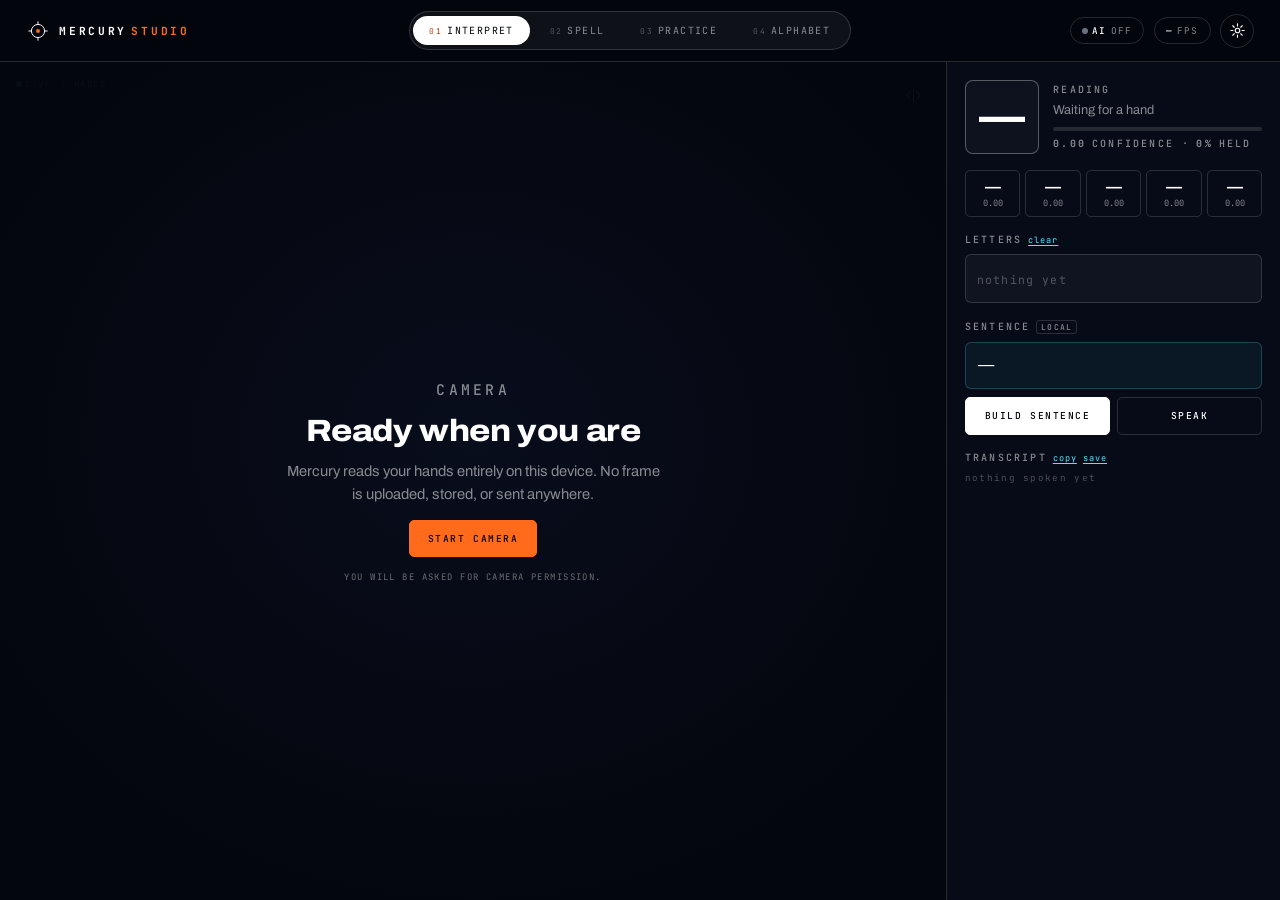
==== studio.html @ 14d478b9 "Add Mercury Studio: a working interpreter studio.html turns the project from a story into a tool. Fo" ====
<!doctype html>
<html lang="en" data-theme="void">
<head>
<meta charset="utf-8">
<meta name="viewport" content="width=device-width, initial-scale=1, viewport-fit=cover">
<title>MERCURY STUDIO — Live Interpreter</title>
<meta name="description" content="Point a camera at your hands. Mercury reads the sign, builds the sentence and says it out loud.">
<meta name="theme-color" content="#04060d">
<link rel="stylesheet" href="assets/css/fonts.css">
<link rel="stylesheet" href="assets/css/tokens.css">
<link rel="stylesheet" href="assets/css/base.css">
<link rel="stylesheet" href="assets/css/studio.css">
<link rel="icon" href="data:image/svg+xml,<svg xmlns='http://www.w3.org/2000/svg' viewBox='0 0 32 32'><circle cx='16' cy='16' r='9' fill='none' stroke='%23FF6B1A' stroke-width='2.5'/><circle cx='16' cy='16' r='2.5' fill='%234DE8FF'/></svg>">
</head>
<body class="studio">

<header class="sbar">
  <a class="sbar__mark" href="index.html" title="Back to the story">
    <svg viewBox="0 0 40 40"><circle cx="20" cy="20" r="11"/><circle cx="20" cy="20" r="3.2" class="core"/><path d="M20 4v5M20 31v5M4 20h5M31 20h5"/></svg>
    <span>MERCURY<b>STUDIO</b></span>
  </a>

  <nav class="modes" role="tablist" aria-label="Mode">
    <button role="tab" class="mode is-on" data-mode="interpret" aria-selected="true"><i>01</i>Interpret</button>
    <button role="tab" class="mode" data-mode="spell" aria-selected="false"><i>02</i>Spell</button>
    <button role="tab" class="mode" data-mode="practice" aria-selected="false"><i>03</i>Practice</button>
    <button role="tab" class="mode" data-mode="reference" aria-selected="false"><i>04</i>Alphabet</button>
  </nav>

  <div class="sbar__end">
    <span class="chip" id="chipLlm" title="Sentence repair"><i class="dot"></i><b>AI</b><span id="llmState">checking</span></span>
    <span class="chip" id="chipFps" title="Tracking frame rate"><b id="fpsVal">—</b> fps</span>
    <button class="icon-btn" id="btnSettings" aria-label="Settings" title="Settings (,)">
      <svg viewBox="0 0 24 24"><circle cx="12" cy="12" r="3.2"/><path d="M12 2.6v3M12 18.4v3M2.6 12h3M18.4 12h3M5.3 5.3l2.1 2.1M16.6 16.6l2.1 2.1M18.7 5.3l-2.1 2.1M7.4 16.6l-2.1 2.1"/></svg>
    </button>
  </div>
</header>

<main class="stage">

  <!-- ========================= INTERPRET ========================= -->
  <section class="panel is-on" data-panel="interpret">
    <div class="feed">
      <video id="video" playsinline muted autoplay></video>
      <canvas id="overlay"></canvas>

      <div class="feed__state" id="feedState">
        <div class="feed__inner">
          <p class="mono-label">CAMERA</p>
          <h2 id="stateTitle">Ready when you are</h2>
          <p id="stateBody">Mercury reads your hands entirely on this device. No frame is uploaded, stored, or sent anywhere.</p>
          <button class="btn btn--go" id="btnStart">START CAMERA</button>
          <p class="feed__hint" id="stateHint">You will be asked for camera permission.</p>
        </div>
      </div>

      <div class="feed__hud">
        <span class="live" id="liveDot"><i class="dot"></i>LIVE</span>
        <span id="handCount">0 hands</span>
      </div>

      <button class="icon-btn feed__mirror" id="btnMirror" title="Mirror the view">
        <svg viewBox="0 0 24 24"><path d="M12 3v18M7 7l-4 5 4 5M17 7l4 5-4 5"/></svg>
      </button>
    </div>

    <aside class="read">
      <div class="read__now">
        <div class="glyph" id="bigLetter">—</div>
        <div class="glyph__meta">
          <p class="mono-label">READING</p>
          <p class="glyph__note" id="letterNote">Waiting for a hand</p>
          <div class="meter"><i id="confBar"></i></div>
          <p class="mono-label"><b id="confVal">0.00</b> confidence · <b id="dwellVal">0%</b> held</p>
        </div>
      </div>

      <div class="cands" id="cands"></div>

      <div class="read__out">
        <p class="mono-label">LETTERS <button class="mini" id="btnClear" title="Clear (Esc)">clear</button></p>
        <p class="raw" id="rawOut"><span class="raw__empty">nothing yet</span></p>
      </div>

      <div class="read__sentence">
        <p class="mono-label">SENTENCE <span class="tag" id="sentTag">local</span></p>
        <p class="sentence" id="sentence">—</p>
        <div class="row">
          <button class="btn" id="btnRepair">BUILD SENTENCE</button>
          <button class="btn btn--ghost" id="btnSpeak">SPEAK</button>
        </div>
      </div>

      <div class="read__log">
        <p class="mono-label">TRANSCRIPT
          <button class="mini" id="btnCopy">copy</button>
          <button class="mini" id="btnDownload">save</button>
        </p>
        <ul class="log" id="log"></ul>
      </div>
    </aside>
  </section>

  <!-- ========================= SPELL ========================= -->
  <section class="panel" data-panel="spell">
    <div class="spell__stage">
      <canvas id="spellCanvas"></canvas>
      <div class="spell__strip" id="spellStrip"></div>
    </div>
    <aside class="read">
      <p class="mono-label">TEXT TO SIGN</p>
      <textarea id="spellInput" rows="4" placeholder="Type anything — Mercury will fingerspell it back.">HELLO MERCURY</textarea>
      <div class="row">
        <button class="btn btn--go" id="btnSpellPlay">PLAY</button>
        <button class="btn btn--ghost" id="btnSpellStop">RESET</button>
        <button class="btn btn--ghost" id="btnListen" title="Speak instead of typing">🎙 DICTATE</button>
      </div>
      <label class="slider">
        <span class="mono-label">SPEED <b id="spellSpeedVal">1.0×</b></span>
        <input type="range" id="spellSpeed" min="0.4" max="2.4" step="0.1" value="1">
      </label>
      <div class="read__out">
        <p class="mono-label">NOW SIGNING</p>
        <p class="sentence" id="spellNow">—</p>
      </div>
      <p class="note">Fingerspelling is only part of sign language — it is how names and new words are spelled out. Mercury animates the 26 letters of the American manual alphabet.</p>
    </aside>
  </section>

  <!-- ========================= PRACTICE ========================= -->
  <section class="panel" data-panel="practice">
    <div class="feed">
      <video id="video2" playsinline muted autoplay></video>
      <canvas id="overlay2"></canvas>
      <div class="prompt" id="prompt">
        <p class="mono-label">SIGN THIS</p>
        <div class="prompt__letter" id="promptLetter">A</div>
        <p class="prompt__note" id="promptNote">fist, thumb alongside</p>
      </div>
      <div class="feed__state" id="feedState2">
        <div class="feed__inner">
          <p class="mono-label">PRACTICE</p>
          <h2>Learn the manual alphabet</h2>
          <p>Mercury shows a letter, you sign it, and it tells you the moment you have it right.</p>
          <button class="btn btn--go" id="btnStart2">START CAMERA</button>
        </div>
      </div>
    </div>
    <aside class="read">
      <div class="score">
        <div><b id="scoreRight">0</b><span>correct</span></div>
        <div><b id="scoreStreak">0</b><span>streak</span></div>
        <div><b id="scoreAcc">—</b><span>accuracy</span></div>
      </div>
      <div class="read__now">
        <div class="glyph" id="pracLetter">—</div>
        <div class="glyph__meta">
          <p class="mono-label">YOU ARE SIGNING</p>
          <div class="meter"><i id="pracBar"></i></div>
          <p class="mono-label" id="pracHint">Show your hand to begin</p>
        </div>
      </div>
      <div class="row">
        <button class="btn" id="btnSkip">SKIP LETTER</button>
        <button class="btn btn--ghost" id="btnResetScore">RESET SCORE</button>
      </div>
      <canvas id="pracRef" class="prac-ref"></canvas>
      <p class="note">The reference hand shows the shape Mercury is looking for. Match it and hold.</p>
    </aside>
  </section>

  <!-- ========================= REFERENCE ========================= -->
  <section class="panel panel--wide" data-panel="reference">
    <div class="abc" id="abc"></div>
  </section>

</main>

<!-- ========================= SETTINGS ========================= -->
<div class="sheet" id="sheet" hidden>
  <div class="sheet__card" role="dialog" aria-label="Settings">
    <div class="sheet__bar"><span>SETTINGS</span><button class="mini" id="btnCloseSheet">close</button></div>
    <div class="sheet__body">

      <label class="field">
        <span class="mono-label">CAMERA</span>
        <select id="selCamera"><option>Default</option></select>
      </label>

      <label class="field">
        <span class="mono-label">HOLD TO COMMIT <b id="dwellLabel">380 ms</b></span>
        <input type="range" id="setDwell" min="150" max="1200" step="10" value="380">
        <em>How long a handshape must be held before Mercury accepts it.</em>
      </label>

      <label class="field">
        <span class="mono-label">MINIMUM CONFIDENCE <b id="confLabel">0.55</b></span>
        <input type="range" id="setConf" min="0.2" max="0.95" step="0.01" value="0.55">
        <em>Raise it to reduce wrong letters; lower it if nothing commits.</em>
      </label>

      <label class="field field--row">
        <input type="checkbox" id="setSpeak" checked>
        <span>Speak each sentence aloud</span>
      </label>

      <label class="field field--row">
        <input type="checkbox" id="setAuto" checked>
        <span>Build the sentence automatically after a pause</span>
      </label>

      <label class="field">
        <span class="mono-label">VOICE</span>
        <select id="selVoice"><option>System default</option></select>
      </label>

      <label class="field">
        <span class="mono-label">SPEAKING RATE <b id="rateLabel">1.0×</b></span>
        <input type="range" id="setRate" min="0.6" max="1.6" step="0.05" value="1">
      </label>

      <label class="field">
        <span class="mono-label">GROQ API KEY</span>
        <input type="password" id="setKey" placeholder="gsk_… (optional)" autocomplete="off">
        <em>Better: set <code>GROQ_API_KEY</code> in your environment before starting the server, and the key never reaches the browser at all. A key entered here stays on this device.</em>
      </label>

      <div class="sheet__keys">
        <p class="mono-label">KEYBOARD</p>
        <ul>
          <li><kbd>Space</kbd> insert a word break</li>
          <li><kbd>Backspace</kbd> delete the last letter</li>
          <li><kbd>Enter</kbd> build the sentence and speak it</li>
          <li><kbd>Esc</kbd> clear</li>
          <li><kbd>,</kbd> settings</li>
          <li><kbd>1</kbd>–<kbd>4</kbd> switch mode</li>
        </ul>
      </div>

    </div>
  </div>
</div>

<div class="toast" id="toast" hidden></div>

<script type="module" src="assets/js/studio/main.js"></script>
</body>
</html>
---- assets/css/fonts.css ----
/* ================================================================
   MERCURY — self-hosted type
   Vendored so the site renders identically offline and on a judging
   machine with no network. Archivo is variable on both weight and
   width, which is what the display headings lean on.
   ================================================================ */
@font-face{
  font-family:'Archivo';
  src:url('../fonts/archivo-var.woff2') format('woff2-variations');
  font-weight:100 900;
  font-stretch:62% 125%;
  font-style:normal;
  font-display:swap;
}
@font-face{font-family:'JetBrains Mono';src:url('../fonts/jbmono-400.woff2') format('woff2');font-weight:400;font-display:swap}
@font-face{font-family:'JetBrains Mono';src:url('../fonts/jbmono-500.woff2') format('woff2');font-weight:500;font-display:swap}
@font-face{font-family:'JetBrains Mono';src:url('../fonts/jbmono-700.woff2') format('woff2');font-weight:700;font-display:swap}
---- assets/css/tokens.css ----
/* ================================================================
   MERCURY — design tokens
   One palette, three climates: VOID (space), PAPER (daylight),
   PLASMA (the lab). Everything else is derived.
   ================================================================ */
:root{
  /* --- climate: void --- */
  --void-0:#04060d;
  --void-1:#070b18;
  --void-2:#0d1426;
  --void-3:#16203a;

  /* --- climate: paper --- */
  --paper-0:#f7f7f4;
  --paper-1:#eceae4;
  --ink-0:#0a0a0b;
  --ink-1:#2b2d33;
  --ink-2:#8e9199;

  /* --- climate: plasma (the lab) --- */
  --plasma:#f77fa8;
  --plasma-deep:#2a1a20;

  /* --- signal accents --- */
  --signal:#ff6b1a;      /* molten amber — the planet closest to the sun */
  --signal-dim:#a8410c;
  --pulse:#4de8ff;       /* electric cyan — data in flight */
  --pulse-dim:#1a7a8c;
  --quicksilver:#c8ccd6;

  /* --- semantic --- */
  --bg:var(--void-0);
  --fg:#ffffff;
  --fg-mute:rgba(255,255,255,.52);
  --rule:rgba(255,255,255,.14);

  /* --- type --- */
  --display:'Archivo',-apple-system,'Segoe UI',sans-serif;
  --mono:'JetBrains Mono',ui-monospace,'SF Mono',monospace;

  --fs-xl:clamp(3.4rem,11.5vw,11rem);
  --fs-lg:clamp(2.6rem,7.6vw,7rem);
  --fs-md:clamp(1.9rem,4.4vw,3.9rem);
  --fs-lede:clamp(.95rem,1.35vw,1.2rem);
  --fs-mono:clamp(.6rem,.78vw,.72rem);

  /* --- metrics --- */
  --shell:clamp(1.2rem,5.2vw,7rem);
  --maxw:1680px;
  --ease:cubic-bezier(.22,1,.36,1);
  --ease-io:cubic-bezier(.76,0,.24,1);

  /* --- z --- */
  --z-scene:1;
  --z-copy:4;
  --z-hud:40;
  --z-nav:50;
  --z-cursor:90;
  --z-boot:100;
}

/* climate switches applied per-section by the observer */
/* The chrome (nav, ticker, hud, cursor) reads --bg/--fg, so flipping these
   inverts the whole persistent layer over the daylight acts. */
[data-climate="paper"]{
  --bg:var(--paper-0);
  --fg:var(--ink-0);
  --fg-mute:var(--ink-2);
  --rule:rgba(10,10,11,.16);
}
---- assets/css/base.css ----
/* ================================================================
   MERCURY — reset + primitives
   ================================================================ */
*,*::before,*::after{box-sizing:border-box}
html{-webkit-text-size-adjust:100%}
body{
  margin:0;background:var(--void-0);color:var(--fg);
  font-family:var(--display);font-variation-settings:'wdth' 100;
  -webkit-font-smoothing:antialiased;text-rendering:optimizeLegibility;
  overflow-x:hidden;
}
body.is-booting{overflow:hidden;height:100vh}
img,svg,canvas{display:block;max-width:100%}
a{color:inherit;text-decoration:none}
h1,h2,h3,p,ul{margin:0}
ul{list-style:none;padding:0}
::selection{background:var(--signal);color:#000}

.shell{width:100%;max-width:var(--maxw);margin-inline:auto;padding-inline:var(--shell)}

/* ---------- display type ---------- */
.display{
  font-weight:800;font-variation-settings:'wdth' 112,'wght' 820;
  line-height:.86;letter-spacing:-.035em;text-transform:uppercase;
}
.display--xl{font-size:var(--fs-xl)}
.display--lg{font-size:var(--fs-lg)}
.display--md{font-size:var(--fs-md);line-height:.94}
.display .line{display:block;overflow:hidden}
.display .word{display:block;will-change:transform}
.muted{color:var(--fg-mute)}

/* ghost type — the giant outline word behind a scene */
.ghost-type{
  position:absolute;left:50%;top:46%;translate:-50% -50%;
  font-size:clamp(7rem,26vw,22rem);font-weight:900;
  font-variation-settings:'wdth' 125,'wght' 900;
  letter-spacing:-.05em;line-height:1;white-space:nowrap;
  color:transparent;-webkit-text-stroke:1px var(--fg);opacity:.11;
  pointer-events:none;user-select:none;z-index:0;
}

/* ---------- body copy ---------- */
.lede{
  font-size:var(--fs-lede);line-height:1.55;color:var(--fg-mute);
  max-width:44ch;font-weight:450;letter-spacing:-.005em;
}
.lede--sm{font-size:clamp(.85rem,1.1vw,1rem);max-width:38ch}
.lede--light{color:rgba(255,255,255,.72)}

/* ---------- mono micro ---------- */
.mono-label,.eyebrow{
  font-family:var(--mono);font-size:var(--fs-mono);
  letter-spacing:.22em;text-transform:uppercase;font-weight:500;
}
.mono-label{color:var(--fg-mute)}
.eyebrow{display:flex;align-items:center;gap:.7em;color:var(--fg-mute)}
.eyebrow--light{color:rgba(255,255,255,.62)}
.tick{width:6px;height:6px;background:var(--signal);border-radius:50%;flex:none;
  box-shadow:0 0 0 0 var(--signal);animation:tick 2.4s var(--ease) infinite}
@keyframes tick{0%{box-shadow:0 0 0 0 rgba(255,107,26,.6)}70%,100%{box-shadow:0 0 0 9px rgba(255,107,26,0)}}
.dot{width:6px;height:6px;border-radius:50%;background:var(--pulse);display:inline-block;flex:none;
  animation:breathe 1.8s ease-in-out infinite}
@keyframes breathe{0%,100%{opacity:1}50%{opacity:.25}}

/* ---------- buttons ---------- */
.pill{
  --pill-fg:var(--fg);
  display:inline-flex;align-items:center;gap:.7em;
  padding:.95em 1.7em;border:1px solid var(--rule);border-radius:100px;
  font-family:var(--mono);font-size:var(--fs-mono);letter-spacing:.18em;
  text-transform:uppercase;font-weight:500;color:var(--pill-fg);
  position:relative;overflow:hidden;isolation:isolate;
  transition:color .45s var(--ease),border-color .45s var(--ease);
}
.pill::after{
  content:"";position:absolute;inset:0;z-index:-1;background:var(--fg);
  translate:0 101%;border-radius:50% 50% 0 0;
  transition:translate .55s var(--ease),border-radius .55s var(--ease);
}
.pill:hover{color:var(--bg);border-color:var(--fg)}
.pill:hover::after{translate:0 0;border-radius:0}
.pill--solid{background:var(--fg);color:var(--bg);border-color:var(--fg)}
.pill--solid::after{background:var(--signal)}
.pill--solid:hover{color:#000;border-color:var(--signal)}
.pill--lg{padding:1.2em 2.3em}
.cta-row{display:flex;flex-wrap:wrap;gap:.75rem;margin-top:2.4rem}
.cta-row--center{justify-content:center}

/* ---------- reduced motion ---------- */
@media (prefers-reduced-motion:reduce){
  *{animation-duration:.01ms!important;animation-iteration-count:1!important;
    transition-duration:.01ms!important;scroll-behavior:auto!important}
}
---- assets/css/studio.css ----
/* ================================================================
   MERCURY STUDIO — the working interpreter
   A dense instrument panel: camera left, reading right. Built to be
   legible at a glance while someone is mid-sentence and cannot look
   away from their own hands.
   ================================================================ */
.studio{
  background:var(--void-0);color:#fff;
  height:100vh;height:100dvh;          /* dvh keeps mobile browser chrome honest */
  display:flex;flex-direction:column;overflow:hidden;
}

/* ---------------- top bar ---------------- */
.sbar{
  display:flex;align-items:center;justify-content:space-between;gap:1.5rem;
  padding:.7rem clamp(.8rem,2.2vw,1.6rem);
  border-bottom:1px solid var(--rule);
  background:rgba(4,6,13,.86);backdrop-filter:blur(10px);
  position:sticky;top:0;z-index:40;
}
.sbar__mark{display:flex;align-items:center;gap:.6rem;flex:none}
.sbar__mark svg{width:24px;height:24px;fill:none;stroke:#fff;stroke-width:1.6;
  animation:spin 22s linear infinite}
.sbar__mark .core{fill:var(--signal);stroke:none}
.sbar__mark span{font-family:var(--mono);font-size:.7rem;letter-spacing:.24em;font-weight:700}
.sbar__mark b{color:var(--signal);font-weight:700;margin-left:.4em}

.modes{display:flex;gap:.25rem;background:rgba(255,255,255,.05);
  border:1px solid var(--rule);border-radius:100px;padding:.22rem}
.mode{
  appearance:none;background:none;border:0;cursor:pointer;color:var(--fg-mute);
  font-family:var(--mono);font-size:.62rem;letter-spacing:.14em;text-transform:uppercase;
  padding:.52rem 1rem;border-radius:100px;display:flex;align-items:center;gap:.5em;
  transition:background .3s,color .3s;
}
.mode i{font-style:normal;font-size:.8em;opacity:.55}
.mode:hover{color:#fff}
.mode.is-on{background:#fff;color:var(--void-0)}
.mode.is-on i{color:var(--signal-dim);opacity:1}

.sbar__end{display:flex;align-items:center;gap:.6rem;flex:none}
.chip{display:flex;align-items:center;gap:.45em;padding:.4rem .7rem;
  border:1px solid var(--rule);border-radius:100px;
  font-family:var(--mono);font-size:.58rem;letter-spacing:.12em;
  text-transform:uppercase;color:var(--fg-mute);white-space:nowrap}
.chip b{color:#fff;font-weight:500}
.chip.is-on .dot{background:#39e07f}
.chip.is-off .dot{background:#6b7280;animation:none}
.icon-btn{appearance:none;background:none;border:1px solid var(--rule);border-radius:50%;
  width:34px;height:34px;display:grid;place-items:center;cursor:pointer;
  transition:background .3s,border-color .3s}
.icon-btn svg{width:17px;height:17px;fill:none;stroke:#fff;stroke-width:1.6;
  stroke-linecap:round;stroke-linejoin:round}
.icon-btn:hover{background:rgba(255,255,255,.1);border-color:#fff}

/* ---------------- stage / panels ---------------- */
.stage{flex:1 1 auto;position:relative;min-height:0;overflow:hidden}
.panel{display:none;height:100%;min-height:0;gap:1px;background:var(--rule)}
.panel.is-on{display:grid;grid-template-columns:minmax(0,1fr) minmax(330px,26vw)}
.panel--wide.is-on{grid-template-columns:1fr}

/* ---------------- camera feed ---------------- */
.feed{position:relative;background:#05070e;overflow:hidden;min-height:44vh}
.feed video{position:absolute;inset:0;width:100%;height:100%;object-fit:cover;
  transform:scaleX(-1)}
.feed video.no-mirror{transform:none}
.feed canvas{position:absolute;inset:0;width:100%;height:100%}
.feed__hud{position:absolute;left:1rem;top:1rem;display:flex;gap:.6rem;z-index:3;
  font-family:var(--mono);font-size:.56rem;letter-spacing:.16em;text-transform:uppercase;
  color:rgba(255,255,255,.7)}
.live{display:flex;align-items:center;gap:.4em}
.feed__mirror{position:absolute;right:1rem;top:1rem;z-index:3;
  background:rgba(4,6,13,.6);backdrop-filter:blur(6px)}

.feed__state{position:absolute;inset:0;z-index:5;display:grid;place-items:center;
  background:radial-gradient(60% 60% at 50% 45%,rgba(9,14,30,.94),rgba(4,6,13,.97));
  padding:2rem;text-align:center}
.feed__state[hidden]{display:none}
.feed__inner{max-width:42ch;display:grid;gap:.8rem;justify-items:center}
.feed__inner h2{font-size:clamp(1.3rem,2.4vw,2rem);font-weight:800;
  font-variation-settings:'wdth' 112,'wght' 800;letter-spacing:-.02em}
.feed__inner p{font-size:.92rem;line-height:1.6;color:var(--fg-mute)}
.feed__hint{font-family:var(--mono);font-size:.56rem!important;letter-spacing:.16em;
  text-transform:uppercase;color:rgba(255,255,255,.4)!important}

/* ---------------- reading column ---------------- */
.read{background:var(--void-1);padding:1.1rem;overflow-y:auto;
  display:flex;flex-direction:column;gap:1.05rem;min-height:0}
.read .mono-label{display:flex;align-items:center;gap:.6em;flex-wrap:wrap}

.read__now{display:flex;gap:.9rem;align-items:center}
.glyph{width:74px;height:74px;flex:none;display:grid;place-items:center;
  border:1.5px solid rgba(255,255,255,.3);border-radius:8px;
  font-size:2.5rem;font-weight:800;font-variation-settings:'wdth' 115,'wght' 820;
  line-height:1;background:rgba(255,255,255,.03);transition:border-color .25s,background .25s}
.glyph.is-hot{border-color:var(--signal);background:rgba(255,107,26,.12)}
.glyph__meta{flex:1;min-width:0;display:grid;gap:.4rem}
.glyph__note{font-size:.8rem;color:var(--fg-mute);line-height:1.4}
.meter{height:4px;background:rgba(255,255,255,.12);border-radius:3px;overflow:hidden}
.meter i{display:block;height:100%;width:0%;background:var(--signal);
  transition:width .12s linear}

.cands{display:grid;grid-template-columns:repeat(5,1fr);gap:.3rem}
.cand{border:1px solid var(--rule);border-radius:5px;padding:.4rem .2rem;text-align:center;
  font-family:var(--mono);font-size:.54rem;color:var(--fg-mute);
  transition:border-color .2s,color .2s}
.cand b{display:block;font-size:1rem;color:#fff;font-weight:700;margin-bottom:.15rem;
  font-family:var(--display)}
.cand.is-top{border-color:var(--signal);color:var(--signal)}

.read__out,.read__sentence,.read__log{display:grid;gap:.5rem}
.raw{font-family:var(--mono);font-size:1rem;letter-spacing:.24em;line-height:1.7;
  word-break:break-all;min-height:2.6em;padding:.6rem .7rem;
  background:rgba(255,255,255,.04);border:1px solid var(--rule);border-radius:6px}
.raw__empty{color:rgba(255,255,255,.28);letter-spacing:.1em;font-size:.72rem}
.raw .fresh{color:var(--signal)}

.sentence{font-size:1.02rem;line-height:1.5;min-height:2.4em;
  padding:.65rem .75rem;background:rgba(77,232,255,.06);
  border:1px solid rgba(77,232,255,.22);border-radius:6px}
.sentence.is-empty{color:rgba(255,255,255,.3)}
.tag{font-family:var(--mono);font-size:.5rem;letter-spacing:.14em;padding:.15em .5em;
  border:1px solid var(--rule);border-radius:3px;color:var(--fg-mute)}
.tag.is-ai{border-color:var(--pulse);color:var(--pulse)}

.row{display:flex;gap:.4rem;flex-wrap:wrap}
.btn{appearance:none;cursor:pointer;flex:1;min-width:8rem;
  background:#fff;color:var(--void-0);border:1px solid #fff;border-radius:5px;
  padding:.7rem .9rem;font-family:var(--mono);font-size:.6rem;letter-spacing:.16em;
  text-transform:uppercase;font-weight:500;transition:opacity .25s,transform .1s}
.btn:hover{opacity:.86}
.btn:active{transform:translateY(1px)}
.btn:disabled{opacity:.34;cursor:not-allowed}
.btn--ghost{background:none;color:#fff;border-color:var(--rule)}
.btn--ghost:hover{border-color:#fff;background:rgba(255,255,255,.06)}
.btn--go{background:var(--signal);border-color:var(--signal);color:#000}
.mini{appearance:none;background:none;border:0;cursor:pointer;color:var(--pulse);
  font-family:var(--mono);font-size:.54rem;letter-spacing:.12em;text-decoration:underline;
  text-underline-offset:2px;padding:0}
.mini:hover{color:#fff}

.log{display:grid;gap:.3rem;max-height:26vh;overflow-y:auto}
.log li{font-size:.8rem;line-height:1.45;padding:.45rem .6rem;border-radius:5px;
  background:rgba(255,255,255,.04);border-left:2px solid var(--signal)}
.log li span{display:block;font-family:var(--mono);font-size:.5rem;
  letter-spacing:.14em;color:rgba(255,255,255,.4);margin-bottom:.2rem}
.log:empty::after{content:"nothing spoken yet";font-family:var(--mono);font-size:.58rem;
  letter-spacing:.14em;color:rgba(255,255,255,.28)}

.note{font-size:.74rem;line-height:1.55;color:rgba(255,255,255,.42);
  padding-top:.4rem;border-top:1px solid var(--rule)}

/* ---------------- spell ---------------- */
.spell__stage{position:relative;background:#05070e;overflow:hidden;min-height:44vh}
.spell__stage canvas{position:absolute;inset:0;width:100%;height:100%}
.spell__strip{position:absolute;left:0;right:0;bottom:0;display:flex;gap:.25rem;
  padding:.8rem 1rem;overflow-x:auto;background:linear-gradient(transparent,rgba(4,6,13,.9) 55%)}
.spell__strip b{flex:none;width:2rem;height:2rem;display:grid;place-items:center;
  border:1px solid var(--rule);border-radius:4px;font-size:.9rem;font-weight:700;
  color:var(--fg-mute);transition:all .2s}
.spell__strip b.is-on{background:var(--signal);border-color:var(--signal);color:#000;scale:1.14}
.spell__strip b.is-done{color:#fff;border-color:rgba(255,255,255,.35)}

textarea{width:100%;background:rgba(255,255,255,.05);border:1px solid var(--rule);
  border-radius:6px;color:#fff;padding:.7rem;font-family:var(--mono);font-size:.85rem;
  line-height:1.6;resize:vertical;letter-spacing:.06em}
textarea:focus{outline:none;border-color:var(--pulse)}
.slider{display:grid;gap:.4rem}
input[type=range]{width:100%;accent-color:var(--signal)}

/* ---------------- practice ---------------- */
.prompt{position:absolute;left:1rem;bottom:1rem;z-index:3;
  background:rgba(4,6,13,.78);backdrop-filter:blur(8px);
  border:1px solid var(--rule);border-radius:8px;padding:.8rem 1rem;
  display:grid;gap:.2rem;min-width:11rem}
.prompt__letter{font-size:3.4rem;font-weight:800;line-height:1;
  font-variation-settings:'wdth' 115,'wght' 820;color:var(--signal)}
.prompt__note{font-size:.74rem;color:var(--fg-mute)}
.score{display:grid;grid-template-columns:repeat(3,1fr);gap:.4rem;text-align:center}
.score div{border:1px solid var(--rule);border-radius:6px;padding:.6rem .3rem}
.score b{display:block;font-size:1.5rem;font-weight:800;line-height:1;
  font-variation-settings:'wdth' 112,'wght' 800}
.score span{font-family:var(--mono);font-size:.5rem;letter-spacing:.14em;
  text-transform:uppercase;color:var(--fg-mute)}
.prac-ref{width:100%;height:230px;border:1px solid var(--rule);border-radius:6px;
  background:rgba(255,255,255,.03)}

/* ---------------- alphabet reference ---------------- */
.abc{display:grid;grid-template-columns:repeat(auto-fill,minmax(148px,1fr));
  grid-auto-rows:min-content;align-content:start;
  gap:1px;background:var(--rule);overflow-y:auto;height:100%;
  border-bottom:1px solid var(--rule)}
.abc__cell{background:var(--void-1);padding:.7rem;display:grid;gap:.4rem;
  transition:background .25s}
.abc__cell:hover{background:var(--void-2)}
.abc__cell canvas{width:100%;height:132px}
.abc__cell h3{font-size:1.5rem;font-weight:800;line-height:1;
  font-variation-settings:'wdth' 115,'wght' 820}
.abc__cell p{font-family:var(--mono);font-size:.54rem;letter-spacing:.06em;
  color:var(--fg-mute);line-height:1.5}

/* ---------------- settings sheet ---------------- */
.sheet{position:fixed;inset:0;z-index:60;display:grid;place-items:center;
  background:rgba(2,3,8,.72);backdrop-filter:blur(6px);padding:1rem}
.sheet[hidden]{display:none}
.sheet__card{width:min(94vw,470px);max-height:88vh;overflow-y:auto;
  background:var(--void-1);border:1px solid var(--rule);border-radius:10px}
.sheet__bar{display:flex;justify-content:space-between;align-items:center;
  padding:.7rem .9rem;border-bottom:1px solid var(--rule);
  font-family:var(--mono);font-size:.6rem;letter-spacing:.2em;position:sticky;top:0;
  background:var(--void-1)}
.sheet__body{padding:1rem;display:grid;gap:1.05rem}
.field{display:grid;gap:.4rem}
.field em{font-style:normal;font-size:.72rem;color:rgba(255,255,255,.42);line-height:1.5}
.field code{font-family:var(--mono);font-size:.9em;color:var(--pulse)}
.field--row{display:flex;align-items:center;gap:.6rem;font-size:.86rem}
.field--row input{width:17px;height:17px;accent-color:var(--signal);flex:none}
select,input[type=password]{width:100%;background:rgba(255,255,255,.05);
  border:1px solid var(--rule);border-radius:5px;color:#fff;padding:.55rem .6rem;
  font-family:var(--mono);font-size:.74rem}
select:focus,input[type=password]:focus{outline:none;border-color:var(--pulse)}
.sheet__keys ul{display:grid;gap:.3rem;margin-top:.5rem}
.sheet__keys li{font-size:.78rem;color:var(--fg-mute);display:flex;gap:.6em;align-items:center}
kbd{font-family:var(--mono);font-size:.62rem;background:rgba(255,255,255,.1);
  border:1px solid var(--rule);border-bottom-width:2px;border-radius:4px;
  padding:.15em .45em;color:#fff;min-width:2.1em;text-align:center}

/* ---------------- toast ---------------- */
.toast{position:fixed;left:50%;bottom:1.6rem;translate:-50% 0;z-index:70;
  background:#fff;color:var(--void-0);padding:.7rem 1.1rem;border-radius:100px;
  font-family:var(--mono);font-size:.6rem;letter-spacing:.14em;text-transform:uppercase;
  animation:pop .3s var(--ease)}
.toast[hidden]{display:none}
@keyframes pop{from{opacity:0;translate:-50% 12px}to{opacity:1;translate:-50% 0}}

/* ---------------- narrow ---------------- */
@media (max-width:1000px){
  .studio{height:auto;min-height:100vh;overflow:visible}
  .stage{overflow:visible}
  .panel.is-on{grid-template-columns:1fr;grid-template-rows:minmax(300px,46vh) auto}
  .read{overflow:visible}
  .modes{order:3;width:100%;justify-content:space-between;overflow-x:auto}
  .sbar{flex-wrap:wrap;gap:.6rem}
  .mode{padding:.5rem .7rem}
  .read{max-height:none}
}
@media (max-width:560px){
  .mode i{display:none}
  .chip{display:none}
  .cands{grid-template-columns:repeat(5,1fr)}
}
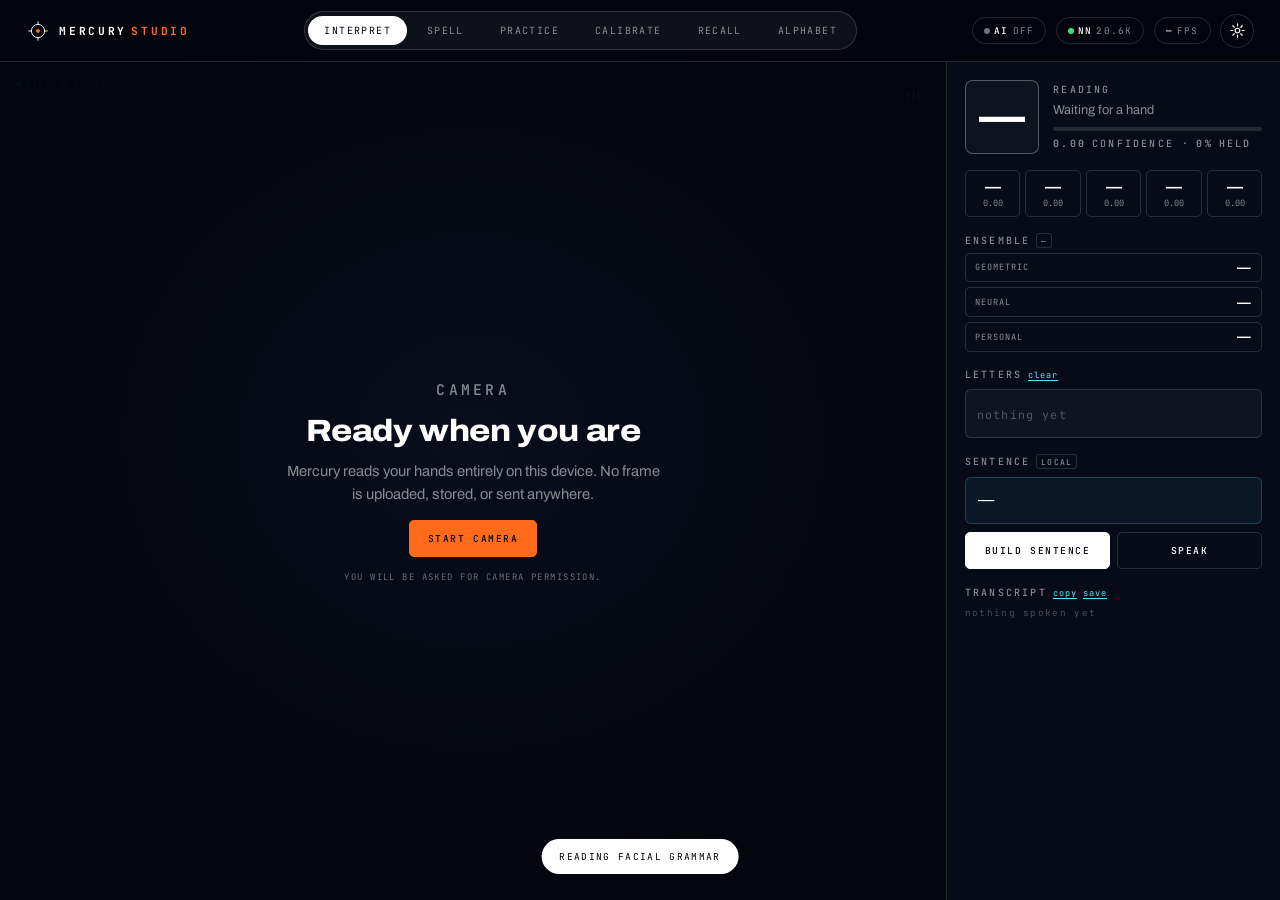
==== commit 633ff0a4: "Replace template matching with a trained ensemble, Qdrant and facial grammar Recognition was one geo" ====
--- a/studio.html
+++ b/studio.html
@@ -24,11 +24,15 @@
     <button role="tab" class="mode is-on" data-mode="interpret" aria-selected="true"><i>01</i>Interpret</button>
     <button role="tab" class="mode" data-mode="spell" aria-selected="false"><i>02</i>Spell</button>
     <button role="tab" class="mode" data-mode="practice" aria-selected="false"><i>03</i>Practice</button>
-    <button role="tab" class="mode" data-mode="reference" aria-selected="false"><i>04</i>Alphabet</button>
+    <button role="tab" class="mode" data-mode="calibrate" aria-selected="false"><i>04</i>Calibrate</button>
+    <button role="tab" class="mode" data-mode="recall" aria-selected="false"><i>05</i>Recall</button>
+    <button role="tab" class="mode" data-mode="reference" aria-selected="false"><i>06</i>Alphabet</button>
   </nav>
 
   <div class="sbar__end">
     <span class="chip" id="chipLlm" title="Sentence repair"><i class="dot"></i><b>AI</b><span id="llmState">checking</span></span>
+    <span class="chip" id="chipNn" title="Neural classifier"><i class="dot"></i><b>NN</b><span id="nnState">loading</span></span>
+    <span class="chip" id="chipVec" title="Vector store"><i class="dot"></i><b>VEC</b><span id="vecState">—</span></span>
     <span class="chip" id="chipFps" title="Tracking frame rate"><b id="fpsVal">—</b> fps</span>
     <button class="icon-btn" id="btnSettings" aria-label="Settings" title="Settings (,)">
       <svg viewBox="0 0 24 24"><circle cx="12" cy="12" r="3.2"/><path d="M12 2.6v3M12 18.4v3M2.6 12h3M18.4 12h3M5.3 5.3l2.1 2.1M16.6 16.6l2.1 2.1M18.7 5.3l-2.1 2.1M7.4 16.6l-2.1 2.1"/></svg>
@@ -76,6 +80,18 @@
       </div>
 
       <div class="cands" id="cands"></div>
+
+      <div class="sources">
+        <p class="mono-label">ENSEMBLE <span class="tag" id="agreeTag">—</span></p>
+        <div class="src" id="srcTemplate"><span>GEOMETRIC</span><b>—</b><i></i></div>
+        <div class="src" id="srcNeural"><span>NEURAL</span><b>—</b><i></i></div>
+        <div class="src" id="srcPersonal"><span>PERSONAL</span><b>—</b><i></i></div>
+      </div>
+
+      <div class="nmm" id="nmm" hidden>
+        <p class="mono-label">NON&#8209;MANUAL</p>
+        <p class="nmm__read"><b id="nmmMarker">—</b><span id="nmmMeaning"></span></p>
+      </div>
 
       <div class="read__out">
         <p class="mono-label">LETTERS <button class="mini" id="btnClear" title="Clear (Esc)">clear</button></p>
@@ -167,6 +183,59 @@
       <canvas id="pracRef" class="prac-ref"></canvas>
       <p class="note">The reference hand shows the shape Mercury is looking for. Match it and hold.</p>
     </aside>
+  </section>
+
+  <!-- ========================= CALIBRATE ========================= -->
+  <section class="panel" data-panel="calibrate">
+    <div class="feed">
+      <video id="video3" playsinline muted autoplay></video>
+      <canvas id="overlay3"></canvas>
+      <div class="prompt" id="calPrompt">
+        <p class="mono-label">HOLD THIS SHAPE</p>
+        <div class="prompt__letter" id="calLetter">A</div>
+        <p class="prompt__note" id="calNote">fist, thumb alongside</p>
+        <div class="cal__bar"><i id="calBar"></i></div>
+      </div>
+      <div class="feed__state" id="feedState3">
+        <div class="feed__inner">
+          <p class="mono-label">CALIBRATE</p>
+          <h2>Teach Mercury your hands</h2>
+          <p>The model was trained on simulated hands. It has never seen yours. Record a few examples of each letter and Mercury will match against your own hands from then on &mdash; which matters most if your hands are an unusual size, or you have limited movement in them.</p>
+          <button class="btn btn--go" id="btnStart3">START CAMERA</button>
+        </div>
+      </div>
+    </div>
+    <aside class="read">
+      <div class="score">
+        <div><b id="calTotal">0</b><span>samples</span></div>
+        <div><b id="calLetters">0</b><span>of 24 letters</span></div>
+        <div><b id="calWeight">0%</b><span>personal weight</span></div>
+      </div>
+      <div class="row">
+        <button class="btn btn--go" id="btnCalRecord">RECORD 5 SAMPLES</button>
+        <button class="btn btn--ghost" id="btnCalSkip">NEXT LETTER</button>
+      </div>
+      <div class="cal__grid" id="calGrid"></div>
+      <div class="row">
+        <button class="btn btn--ghost" id="btnCalReset">CLEAR ALL CALIBRATION</button>
+      </div>
+      <p class="note">Samples are stored as vectors in Qdrant, on this machine by default. They are compared by nearest neighbour when recognising, and their influence grows with how many you record.</p>
+    </aside>
+  </section>
+
+  <!-- ========================= RECALL ========================= -->
+  <section class="panel panel--wide" data-panel="recall">
+    <div class="recall">
+      <div class="recall__head">
+        <h2>Search everything you have said</h2>
+        <p>Every sentence Mercury speaks is embedded and kept. Search it by meaning rather than scrolling.</p>
+        <div class="recall__box">
+          <input type="search" id="recallQuery" placeholder="pharmacy appointment&hellip;" autocomplete="off">
+          <button class="btn btn--go" id="btnRecall">SEARCH</button>
+        </div>
+      </div>
+      <ul class="recall__list" id="recallList"></ul>
+    </div>
   </section>
 
   <!-- ========================= REFERENCE ========================= -->
--- a/assets/css/studio.css
+++ b/assets/css/studio.css
@@ -12,13 +12,14 @@
 
 /* ---------------- top bar ---------------- */
 .sbar{
-  display:flex;align-items:center;justify-content:space-between;gap:1.5rem;
+  display:flex;align-items:center;justify-content:space-between;gap:1rem;
+  min-width:0;
   padding:.7rem clamp(.8rem,2.2vw,1.6rem);
   border-bottom:1px solid var(--rule);
   background:rgba(4,6,13,.86);backdrop-filter:blur(10px);
   position:sticky;top:0;z-index:40;
 }
-.sbar__mark{display:flex;align-items:center;gap:.6rem;flex:none}
+.sbar__mark{display:flex;align-items:center;gap:.6rem;flex:0 1 auto;min-width:0;overflow:hidden}
 .sbar__mark svg{width:24px;height:24px;fill:none;stroke:#fff;stroke-width:1.6;
   animation:spin 22s linear infinite}
 .sbar__mark .core{fill:var(--signal);stroke:none}
@@ -38,7 +39,7 @@
 .mode.is-on{background:#fff;color:var(--void-0)}
 .mode.is-on i{color:var(--signal-dim);opacity:1}
 
-.sbar__end{display:flex;align-items:center;gap:.6rem;flex:none}
+.sbar__end{display:flex;align-items:center;gap:.6rem;flex:0 1 auto;min-width:0}
 .chip{display:flex;align-items:center;gap:.45em;padding:.4rem .7rem;
   border:1px solid var(--rule);border-radius:100px;
   font-family:var(--mono);font-size:.58rem;letter-spacing:.12em;
@@ -234,6 +235,13 @@
 @keyframes pop{from{opacity:0;translate:-50% 12px}to{opacity:1;translate:-50% 0}}
 
 /* ---------------- narrow ---------------- */
+/* The status chips are informative, not essential: drop them before the
+   bar is allowed to push the page sideways. */
+@media (max-width:1460px){ .mode i{display:none} }
+@media (max-width:1340px){ #chipVec{display:none} }
+@media (max-width:1240px){ #chipNn{display:none} }
+@media (max-width:1120px){ #chipFps{display:none} }
+
 @media (max-width:1000px){
   .studio{height:auto;min-height:100vh;overflow:visible}
   .stage{overflow:visible}
@@ -249,3 +257,65 @@
   .chip{display:none}
   .cands{grid-template-columns:repeat(5,1fr)}
 }
+
+/* ================================================================
+   ENSEMBLE · CALIBRATION · RECALL
+   ================================================================ */
+
+/* ---- three-way vote readout ---- */
+.sources{display:grid;gap:.3rem}
+.src{display:grid;grid-template-columns:1fr auto;align-items:center;gap:.5rem;
+  padding:.4rem .55rem;border:1px solid var(--rule);border-radius:5px;position:relative;
+  overflow:hidden;font-family:var(--mono);font-size:.54rem;letter-spacing:.12em;
+  color:var(--fg-mute)}
+.src span{position:relative;z-index:1}
+.src b{position:relative;z-index:1;color:#fff;font-size:.86rem;font-family:var(--display);
+  font-weight:700;min-width:1.2em;text-align:center}
+.src i{position:absolute;left:0;top:0;bottom:0;width:0%;background:rgba(77,232,255,.16);
+  transition:width .2s linear;z-index:0}
+.src.is-lead i{background:rgba(255,107,26,.2)}
+.src.is-off{opacity:.35}
+.src.is-off b{color:var(--fg-mute)}
+
+/* ---- non-manual marker ---- */
+.nmm{border:1px solid rgba(255,107,26,.4);border-radius:6px;padding:.55rem .7rem;
+  background:rgba(255,107,26,.08);display:grid;gap:.25rem}
+.nmm[hidden]{display:none}
+.nmm__read b{font-size:.9rem;font-weight:700;color:var(--signal);display:block}
+.nmm__read span{font-size:.76rem;color:var(--fg-mute)}
+
+/* ---- calibration ---- */
+.cal__bar{height:4px;background:rgba(255,255,255,.18);border-radius:3px;margin-top:.5rem;
+  overflow:hidden}
+.cal__bar i{display:block;height:100%;width:0%;background:var(--signal);
+  transition:width .1s linear}
+.cal__grid{display:grid;grid-template-columns:repeat(6,1fr);gap:3px}
+.cal__grid b{aspect-ratio:1;display:grid;place-items:center;border:1px solid var(--rule);
+  border-radius:4px;font-size:.76rem;font-weight:700;color:rgba(255,255,255,.3);
+  transition:all .25s}
+.cal__grid b.has-1{color:#fff;border-color:rgba(255,255,255,.4)}
+.cal__grid b.has-2{color:#000;background:var(--pulse);border-color:var(--pulse)}
+.cal__grid b.has-3{color:#000;background:var(--signal);border-color:var(--signal)}
+.cal__grid b.is-now{outline:2px solid #fff;outline-offset:1px}
+
+/* ---- recall ---- */
+.recall{background:var(--void-1);padding:clamp(1.2rem,4vw,3rem);overflow-y:auto;height:100%}
+.recall__head{max-width:60ch;margin-bottom:1.6rem}
+.recall__head h2{font-size:clamp(1.4rem,3vw,2.4rem);font-weight:800;
+  font-variation-settings:'wdth' 112,'wght' 800;letter-spacing:-.02em;margin-bottom:.5rem}
+.recall__head p{color:var(--fg-mute);line-height:1.6;margin-bottom:1.2rem}
+.recall__box{display:flex;gap:.5rem;max-width:44rem}
+.recall__box input{flex:1;background:rgba(255,255,255,.05);border:1px solid var(--rule);
+  border-radius:6px;color:#fff;padding:.75rem .9rem;font-size:.95rem}
+.recall__box input:focus{outline:none;border-color:var(--pulse)}
+.recall__box .btn{flex:0 0 auto;min-width:7rem}
+.recall__list{display:grid;gap:.5rem;max-width:56rem}
+.recall__list li{border:1px solid var(--rule);border-radius:6px;padding:.8rem .95rem;
+  display:grid;gap:.3rem}
+.recall__list li p{font-size:1rem;line-height:1.5}
+.recall__list li span{font-family:var(--mono);font-size:.54rem;letter-spacing:.14em;
+  color:var(--fg-mute);display:flex;gap:1rem}
+.recall__list li b{color:var(--pulse);font-weight:500}
+.recall__list:empty::after{content:"no results yet";font-family:var(--mono);font-size:.62rem;
+  letter-spacing:.14em;color:rgba(255,255,255,.3)}
+@media (max-width:820px){.cal__grid{grid-template-columns:repeat(8,1fr)}}
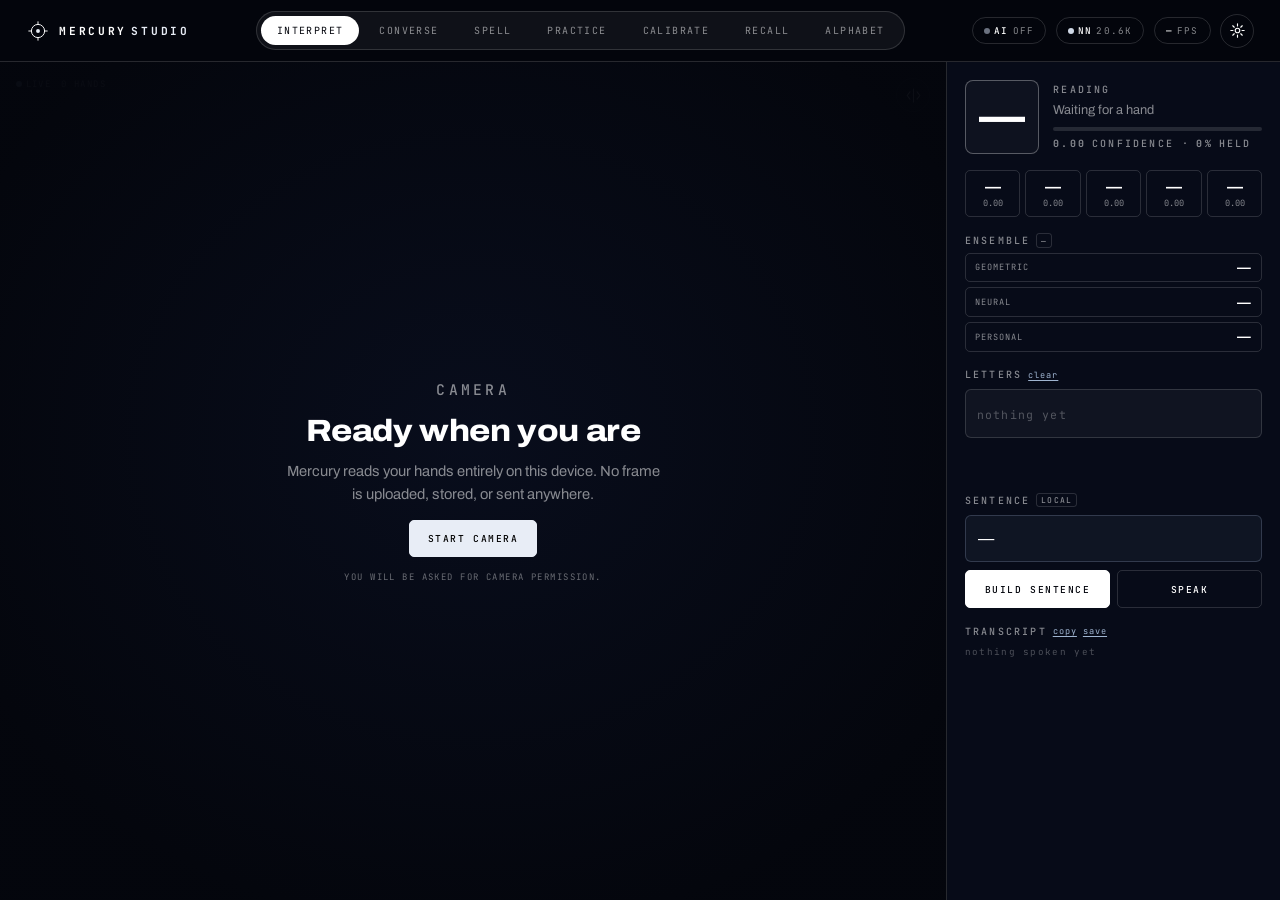
==== commit 85089ec7: "Add two-way conversation and predictive spelling; rebuild Act I around the real planet Converse mode" ====
--- a/studio.html
+++ b/studio.html
@@ -10,7 +10,7 @@
 <link rel="stylesheet" href="assets/css/tokens.css">
 <link rel="stylesheet" href="assets/css/base.css">
 <link rel="stylesheet" href="assets/css/studio.css">
-<link rel="icon" href="data:image/svg+xml,<svg xmlns='http://www.w3.org/2000/svg' viewBox='0 0 32 32'><circle cx='16' cy='16' r='9' fill='none' stroke='%23FF6B1A' stroke-width='2.5'/><circle cx='16' cy='16' r='2.5' fill='%234DE8FF'/></svg>">
+<link rel="icon" href="data:image/svg+xml,<svg xmlns='http://www.w3.org/2000/svg' viewBox='0 0 32 32'><circle cx='16' cy='16' r='9' fill='none' stroke='%23E8EDF6' stroke-width='2.5'/><circle cx='16' cy='16' r='2.5' fill='%239FB4D0'/></svg>">
 </head>
 <body class="studio">
 
@@ -22,11 +22,12 @@
 
   <nav class="modes" role="tablist" aria-label="Mode">
     <button role="tab" class="mode is-on" data-mode="interpret" aria-selected="true"><i>01</i>Interpret</button>
-    <button role="tab" class="mode" data-mode="spell" aria-selected="false"><i>02</i>Spell</button>
-    <button role="tab" class="mode" data-mode="practice" aria-selected="false"><i>03</i>Practice</button>
-    <button role="tab" class="mode" data-mode="calibrate" aria-selected="false"><i>04</i>Calibrate</button>
-    <button role="tab" class="mode" data-mode="recall" aria-selected="false"><i>05</i>Recall</button>
-    <button role="tab" class="mode" data-mode="reference" aria-selected="false"><i>06</i>Alphabet</button>
+    <button role="tab" class="mode" data-mode="converse" aria-selected="false"><i>02</i>Converse</button>
+    <button role="tab" class="mode" data-mode="spell" aria-selected="false"><i>03</i>Spell</button>
+    <button role="tab" class="mode" data-mode="practice" aria-selected="false"><i>04</i>Practice</button>
+    <button role="tab" class="mode" data-mode="calibrate" aria-selected="false"><i>05</i>Calibrate</button>
+    <button role="tab" class="mode" data-mode="recall" aria-selected="false"><i>06</i>Recall</button>
+    <button role="tab" class="mode" data-mode="reference" aria-selected="false"><i>07</i>Alphabet</button>
   </nav>
 
   <div class="sbar__end">
@@ -96,6 +97,7 @@
       <div class="read__out">
         <p class="mono-label">LETTERS <button class="mini" id="btnClear" title="Clear (Esc)">clear</button></p>
         <p class="raw" id="rawOut"><span class="raw__empty">nothing yet</span></p>
+        <div class="sugg" id="sugg"></div>
       </div>
 
       <div class="read__sentence">
@@ -115,6 +117,59 @@
         <ul class="log" id="log"></ul>
       </div>
     </aside>
+  </section>
+
+  <!-- ========================= CONVERSE ========================= -->
+  <section class="panel panel--wide" data-panel="converse">
+    <div class="conv">
+
+      <div class="conv__side conv__side--sign">
+        <div class="conv__head">
+          <span class="turn" id="turnSign"><i class="dot"></i>SIGNING</span>
+          <p class="mono-label">THEY SIGN &middot; MERCURY SPEAKS</p>
+        </div>
+        <div class="feed feed--conv">
+          <video id="video4" playsinline muted autoplay></video>
+          <canvas id="overlay4"></canvas>
+          <div class="feed__state" id="feedState4">
+            <div class="feed__inner">
+              <h2>A conversation, both ways</h2>
+              <p>One camera, one microphone. The signer is heard; the speaker is seen.</p>
+              <button class="btn btn--go" id="btnStart4">START CAMERA</button>
+            </div>
+          </div>
+          <div class="conv__live"><b id="convLetter">&mdash;</b><span id="convRaw"></span></div>
+        </div>
+        <div class="sugg sugg--conv" id="convSugg"></div>
+        <div class="row">
+          <button class="btn" id="btnConvSend">SAY IT</button>
+          <button class="btn btn--ghost" id="btnConvClear">CLEAR</button>
+        </div>
+      </div>
+
+      <div class="conv__log">
+        <p class="mono-label">CONVERSATION <button class="mini" id="btnConvSave">save</button></p>
+        <ul class="chat" id="chat"></ul>
+      </div>
+
+      <div class="conv__side conv__side--speak">
+        <div class="conv__head">
+          <span class="turn" id="turnSpeak">LISTENING</span>
+          <p class="mono-label">THEY SPEAK &middot; MERCURY SIGNS</p>
+        </div>
+        <div class="spell__stage spell__stage--conv">
+          <canvas id="convCanvas"></canvas>
+          <div class="spell__strip" id="convStrip"></div>
+        </div>
+        <p class="heard" id="heard">press listen, or type below</p>
+        <input type="text" id="convType" placeholder="or type a reply&hellip;" autocomplete="off">
+        <div class="row">
+          <button class="btn btn--go" id="btnConvListen">&#127908; LISTEN</button>
+          <button class="btn btn--ghost" id="btnConvReplay">REPLAY</button>
+        </div>
+      </div>
+
+    </div>
   </section>
 
   <!-- ========================= SPELL ========================= -->
--- a/assets/css/tokens.css
+++ b/assets/css/tokens.css
@@ -18,14 +18,20 @@
   --ink-2:#8e9199;
 
   /* --- climate: plasma (the lab) --- */
-  --plasma:#f77fa8;
-  --plasma-deep:#2a1a20;
+  /* The lab reads as an instrument panel: dark graphite ground, silver
+     chrome. Inverted from the original pink, and the same metal as the
+     rest of the site. */
+  --plasma:#12151b;
+  --plasma-deep:#dde3ed;
 
-  /* --- signal accents --- */
-  --signal:#ff6b1a;      /* molten amber — the planet closest to the sun */
-  --signal-dim:#a8410c;
-  --pulse:#4de8ff;       /* electric cyan — data in flight */
-  --pulse-dim:#1a7a8c;
+  /* --- signal accents ---
+     Mercury is quicksilver: the accent is polished metal, not a colour.
+     Hierarchy comes from brightness and temperature rather than hue, which
+     is what keeps a near-monochrome palette from going flat. */
+  --signal:#e8edf6;      /* polished silver — the live, the now */
+  --signal-dim:#8d97a8;
+  --pulse:#9fb4d0;       /* cool steel — data in flight */
+  --pulse-dim:#5a6a80;
   --quicksilver:#c8ccd6;
 
   /* --- semantic --- */
--- a/assets/css/base.css
+++ b/assets/css/base.css
@@ -58,7 +58,7 @@
 .eyebrow--light{color:rgba(255,255,255,.62)}
 .tick{width:6px;height:6px;background:var(--signal);border-radius:50%;flex:none;
   box-shadow:0 0 0 0 var(--signal);animation:tick 2.4s var(--ease) infinite}
-@keyframes tick{0%{box-shadow:0 0 0 0 rgba(255,107,26,.6)}70%,100%{box-shadow:0 0 0 9px rgba(255,107,26,0)}}
+@keyframes tick{0%{box-shadow:0 0 0 0 rgba(232,237,246,.55)}70%,100%{box-shadow:0 0 0 9px rgba(232,237,246,0)}}
 .dot{width:6px;height:6px;border-radius:50%;background:var(--pulse);display:inline-block;flex:none;
   animation:breathe 1.8s ease-in-out infinite}
 @keyframes breathe{0%,100%{opacity:1}50%{opacity:.25}}
--- a/assets/css/studio.css
+++ b/assets/css/studio.css
@@ -45,7 +45,7 @@
   font-family:var(--mono);font-size:.58rem;letter-spacing:.12em;
   text-transform:uppercase;color:var(--fg-mute);white-space:nowrap}
 .chip b{color:#fff;font-weight:500}
-.chip.is-on .dot{background:#39e07f}
+.chip.is-on .dot{background:#cfd8e6}
 .chip.is-off .dot{background:#6b7280;animation:none}
 .icon-btn{appearance:none;background:none;border:1px solid var(--rule);border-radius:50%;
   width:34px;height:34px;display:grid;place-items:center;cursor:pointer;
@@ -94,7 +94,7 @@
   border:1.5px solid rgba(255,255,255,.3);border-radius:8px;
   font-size:2.5rem;font-weight:800;font-variation-settings:'wdth' 115,'wght' 820;
   line-height:1;background:rgba(255,255,255,.03);transition:border-color .25s,background .25s}
-.glyph.is-hot{border-color:var(--signal);background:rgba(255,107,26,.12)}
+.glyph.is-hot{border-color:var(--signal);background:rgba(226,233,245,.10)}
 .glyph__meta{flex:1;min-width:0;display:grid;gap:.4rem}
 .glyph__note{font-size:.8rem;color:var(--fg-mute);line-height:1.4}
 .meter{height:4px;background:rgba(255,255,255,.12);border-radius:3px;overflow:hidden}
@@ -117,8 +117,8 @@
 .raw .fresh{color:var(--signal)}
 
 .sentence{font-size:1.02rem;line-height:1.5;min-height:2.4em;
-  padding:.65rem .75rem;background:rgba(77,232,255,.06);
-  border:1px solid rgba(77,232,255,.22);border-radius:6px}
+  padding:.65rem .75rem;background:rgba(159,180,208,.06);
+  border:1px solid rgba(159,180,208,.24);border-radius:6px}
 .sentence.is-empty{color:rgba(255,255,255,.3)}
 .tag{font-family:var(--mono);font-size:.5rem;letter-spacing:.14em;padding:.15em .5em;
   border:1px solid var(--rule);border-radius:3px;color:var(--fg-mute)}
@@ -271,15 +271,15 @@
 .src span{position:relative;z-index:1}
 .src b{position:relative;z-index:1;color:#fff;font-size:.86rem;font-family:var(--display);
   font-weight:700;min-width:1.2em;text-align:center}
-.src i{position:absolute;left:0;top:0;bottom:0;width:0%;background:rgba(77,232,255,.16);
+.src i{position:absolute;left:0;top:0;bottom:0;width:0%;background:rgba(159,180,208,.16);
   transition:width .2s linear;z-index:0}
-.src.is-lead i{background:rgba(255,107,26,.2)}
+.src.is-lead i{background:rgba(226,233,245,.18)}
 .src.is-off{opacity:.35}
 .src.is-off b{color:var(--fg-mute)}
 
 /* ---- non-manual marker ---- */
-.nmm{border:1px solid rgba(255,107,26,.4);border-radius:6px;padding:.55rem .7rem;
-  background:rgba(255,107,26,.08);display:grid;gap:.25rem}
+.nmm{border:1px solid rgba(226,233,245,.35);border-radius:6px;padding:.55rem .7rem;
+  background:rgba(226,233,245,.07);display:grid;gap:.25rem}
 .nmm[hidden]{display:none}
 .nmm__read b{font-size:.9rem;font-weight:700;color:var(--signal);display:block}
 .nmm__read span{font-size:.76rem;color:var(--fg-mute)}
@@ -319,3 +319,69 @@
 .recall__list:empty::after{content:"no results yet";font-family:var(--mono);font-size:.62rem;
   letter-spacing:.14em;color:rgba(255,255,255,.3)}
 @media (max-width:820px){.cal__grid{grid-template-columns:repeat(8,1fr)}}
+
+/* ================================================================
+   CONVERSE · SUGGESTIONS
+   ================================================================ */
+
+/* ---- word completions ---- */
+.sugg{display:flex;gap:.3rem;flex-wrap:wrap;min-height:1.9rem}
+.sugg__chip{appearance:none;cursor:pointer;display:flex;align-items:baseline;gap:.4em;
+  background:rgba(255,255,255,.06);border:1px solid var(--rule);border-radius:100px;
+  padding:.34rem .7rem;color:#fff;font-family:var(--mono);font-size:.6rem;
+  letter-spacing:.1em;transition:background .2s,border-color .2s}
+.sugg__chip:hover{background:rgba(255,255,255,.14);border-color:#fff}
+.sugg__chip b{font-weight:500}
+.sugg__chip i{font-style:normal;font-size:.8em;opacity:.45}
+.sugg__chip kbd{font-size:.82em;padding:0 .3em;min-width:0}
+.sugg__chip--yours{border-color:rgba(232,237,246,.55)}
+.sugg__chip--yours i{color:var(--signal)}
+
+/* ---- two-way layout ---- */
+.conv{display:grid;grid-template-columns:1fr minmax(260px,22vw) 1fr;gap:1px;
+  background:var(--rule);height:100%;min-height:0}
+.conv__side{background:var(--void-1);padding:.9rem;display:grid;gap:.7rem;
+  grid-template-rows:auto 1fr auto auto;min-height:0;overflow-y:auto}
+.conv__head{display:grid;gap:.3rem}
+.turn{display:inline-flex;align-items:center;gap:.45em;font-family:var(--mono);
+  font-size:.58rem;letter-spacing:.18em;text-transform:uppercase;color:var(--fg-mute);
+  border:1px solid var(--rule);border-radius:100px;padding:.28rem .7rem;width:max-content;
+  transition:all .3s}
+.turn.is-live{background:#fff;color:var(--void-0);border-color:#fff}
+.turn.is-live .dot{background:var(--void-0)}
+.feed--conv{min-height:200px;border-radius:8px}
+.conv__live{position:absolute;left:.7rem;bottom:.7rem;z-index:4;display:flex;
+  align-items:baseline;gap:.6rem;background:rgba(4,6,13,.72);backdrop-filter:blur(8px);
+  border:1px solid var(--rule);border-radius:6px;padding:.4rem .7rem}
+.conv__live b{font-size:1.5rem;font-weight:800;line-height:1;
+  font-variation-settings:'wdth' 115,'wght' 820}
+.conv__live span{font-family:var(--mono);font-size:.7rem;letter-spacing:.2em;
+  color:var(--fg-mute);word-break:break-all}
+.spell__stage--conv{position:relative;min-height:200px;border-radius:8px;
+  background:#05070e;overflow:hidden}
+.heard{font-size:.9rem;line-height:1.5;color:var(--fg-mute);min-height:2.6em;
+  padding:.55rem .7rem;background:rgba(255,255,255,.04);border:1px solid var(--rule);
+  border-radius:6px}
+.heard.is-live{color:#fff;border-color:var(--pulse)}
+#convType{width:100%;background:rgba(255,255,255,.05);border:1px solid var(--rule);
+  border-radius:6px;color:#fff;padding:.6rem .7rem;font-size:.9rem}
+#convType:focus{outline:none;border-color:var(--pulse)}
+
+.conv__log{background:var(--void-1);padding:.9rem;display:grid;
+  grid-template-rows:auto 1fr;gap:.6rem;min-height:0}
+.chat{display:grid;gap:.5rem;align-content:start;overflow-y:auto;min-height:0}
+.chat li{border-radius:8px;padding:.6rem .75rem;font-size:.88rem;line-height:1.45;
+  max-width:92%}
+.chat li.from-sign{background:rgba(232,237,246,.10);border:1px solid rgba(232,237,246,.28);
+  justify-self:start}
+.chat li.from-speak{background:rgba(159,180,208,.10);border:1px solid rgba(159,180,208,.28);
+  justify-self:end;text-align:right}
+.chat li span{display:block;font-family:var(--mono);font-size:.5rem;letter-spacing:.14em;
+  color:var(--fg-mute);margin-bottom:.22rem}
+.chat:empty::after{content:"the conversation will appear here";font-family:var(--mono);
+  font-size:.58rem;letter-spacing:.14em;color:rgba(255,255,255,.28)}
+
+@media (max-width:1100px){
+  .conv{grid-template-columns:1fr;grid-template-rows:auto auto auto}
+  .conv__log{order:3;min-height:16rem}
+}
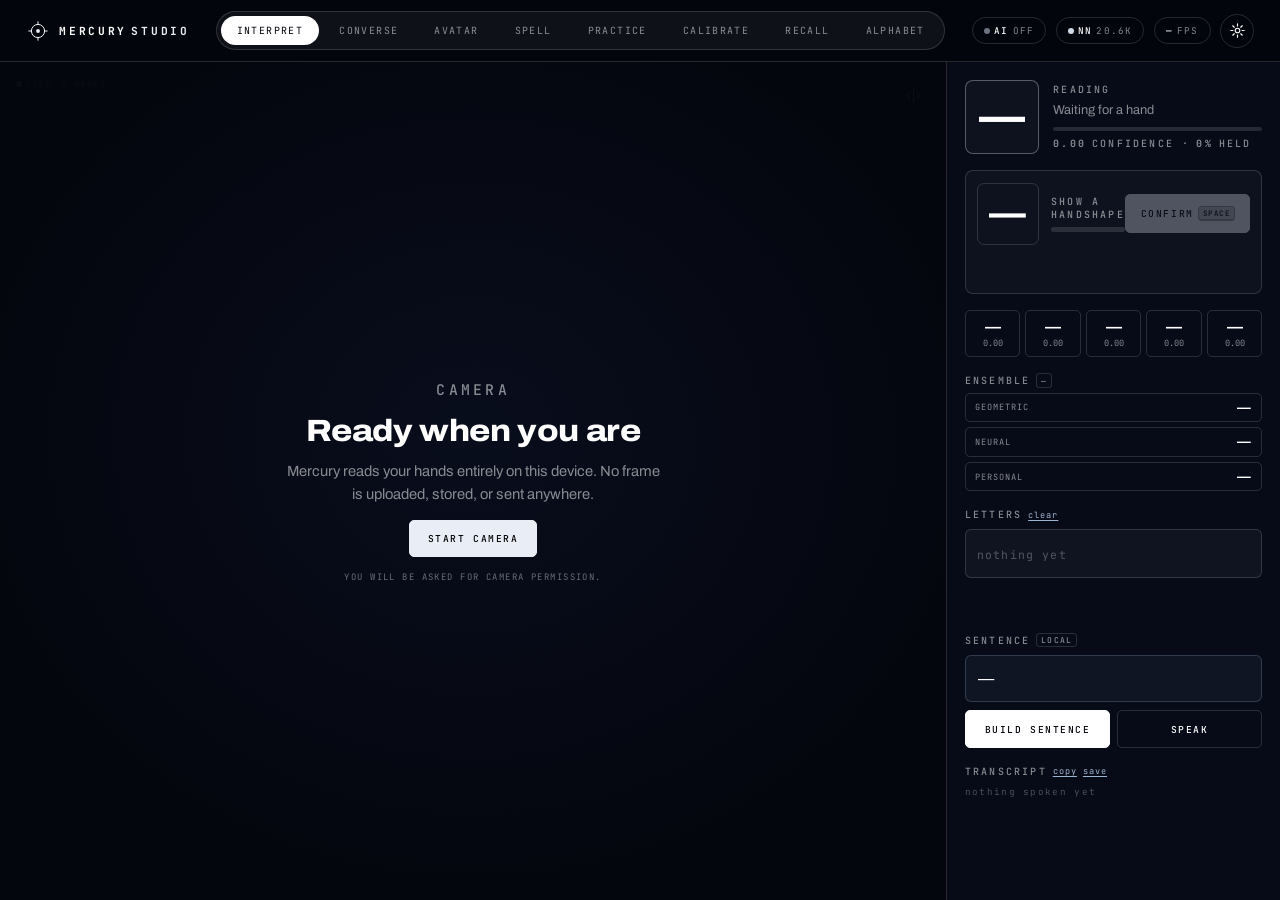
==== commit 51b04e21: "Confirm each letter, and add a 3D signing avatar Confirm-to-commit, now the default. Mercury propose" ====
--- a/studio.html
+++ b/studio.html
@@ -23,11 +23,12 @@
   <nav class="modes" role="tablist" aria-label="Mode">
     <button role="tab" class="mode is-on" data-mode="interpret" aria-selected="true"><i>01</i>Interpret</button>
     <button role="tab" class="mode" data-mode="converse" aria-selected="false"><i>02</i>Converse</button>
-    <button role="tab" class="mode" data-mode="spell" aria-selected="false"><i>03</i>Spell</button>
-    <button role="tab" class="mode" data-mode="practice" aria-selected="false"><i>04</i>Practice</button>
-    <button role="tab" class="mode" data-mode="calibrate" aria-selected="false"><i>05</i>Calibrate</button>
-    <button role="tab" class="mode" data-mode="recall" aria-selected="false"><i>06</i>Recall</button>
-    <button role="tab" class="mode" data-mode="reference" aria-selected="false"><i>07</i>Alphabet</button>
+    <button role="tab" class="mode" data-mode="avatar" aria-selected="false"><i>03</i>Avatar</button>
+    <button role="tab" class="mode" data-mode="spell" aria-selected="false"><i>04</i>Spell</button>
+    <button role="tab" class="mode" data-mode="practice" aria-selected="false"><i>05</i>Practice</button>
+    <button role="tab" class="mode" data-mode="calibrate" aria-selected="false"><i>06</i>Calibrate</button>
+    <button role="tab" class="mode" data-mode="recall" aria-selected="false"><i>07</i>Recall</button>
+    <button role="tab" class="mode" data-mode="reference" aria-selected="false"><i>08</i>Alphabet</button>
   </nav>
 
   <div class="sbar__end">
@@ -78,6 +79,20 @@
           <div class="meter"><i id="confBar"></i></div>
           <p class="mono-label"><b id="confVal">0.00</b> confidence · <b id="dwellVal">0%</b> held</p>
         </div>
+      </div>
+
+      <div class="confirm" id="confirmBar">
+        <div class="confirm__main">
+          <div class="confirm__glyph" id="confirmGlyph">&mdash;</div>
+          <div class="confirm__meta">
+            <p class="mono-label" id="confirmState">show a handshape</p>
+            <div class="confirm__ring"><i id="confirmFill"></i></div>
+          </div>
+          <button class="btn btn--go confirm__take" id="btnConfirm" disabled>
+            CONFIRM <kbd>space</kbd>
+          </button>
+        </div>
+        <div class="confirm__alts" id="confirmAlts"></div>
       </div>
 
       <div class="cands" id="cands"></div>
@@ -140,6 +155,19 @@
           </div>
           <div class="conv__live"><b id="convLetter">&mdash;</b><span id="convRaw"></span></div>
         </div>
+        <div class="confirm" id="confirmBar2">
+        <div class="confirm__main">
+          <div class="confirm__glyph" id="confirmGlyph2">&mdash;</div>
+          <div class="confirm__meta">
+            <p class="mono-label" id="confirmState2">show a handshape</p>
+            <div class="confirm__ring"><i id="confirmFill2"></i></div>
+          </div>
+          <button class="btn btn--go confirm__take" id="btnConfirm2" disabled>
+            CONFIRM <kbd>space</kbd>
+          </button>
+        </div>
+        <div class="confirm__alts" id="confirmAlts2"></div>
+      </div>
         <div class="sugg sugg--conv" id="convSugg"></div>
         <div class="row">
           <button class="btn" id="btnConvSend">SAY IT</button>
@@ -170,6 +198,34 @@
       </div>
 
     </div>
+  </section>
+
+  <!-- ========================= AVATAR ========================= -->
+  <section class="panel" data-panel="avatar">
+    <div class="av__stage">
+      <canvas id="avCanvas"></canvas>
+      <div class="av__hint">drag to orbit &middot; scroll to zoom</div>
+      <div class="av__now" id="avNow">&mdash;</div>
+      <div class="spell__strip" id="avStrip"></div>
+    </div>
+    <aside class="read">
+      <p class="mono-label">THE MESSENGER SIGNS</p>
+      <textarea id="avInput" rows="3" placeholder="Anything you like.">HELLO MERCURY</textarea>
+      <div class="row">
+        <button class="btn btn--go" id="btnAvPlay">SIGN IT</button>
+        <button class="btn btn--ghost" id="btnAvStop">RESET</button>
+      </div>
+      <label class="slider">
+        <span class="mono-label">SPEED <b id="avSpeedVal">1.0&times;</b></span>
+        <input type="range" id="avSpeed" min="0.4" max="2.4" step="0.1" value="1">
+      </label>
+      <div class="row">
+        <button class="btn btn--ghost" id="btnAvFront">FRONT</button>
+        <button class="btn btn--ghost" id="btnAvSide">SIDE</button>
+        <button class="btn btn--ghost" id="btnAvHand">HAND</button>
+      </div>
+      <p class="note">The avatar&rsquo;s hand is the same 21&#8209;landmark rig the recogniser reads, so what it signs is exactly the shape Mercury is looking for. Rendered in quicksilver &mdash; a figure that is almost human is worse than one that is plainly a machine.</p>
+    </aside>
   </section>
 
   <!-- ========================= SPELL ========================= -->
@@ -312,6 +368,15 @@
       </label>
 
       <label class="field">
+        <span class="mono-label">HOW LETTERS ARE TAKEN</span>
+        <select id="setCommit">
+          <option value="confirm">Confirm each letter &mdash; you decide</option>
+          <option value="auto">Automatic &mdash; hold the shape</option>
+        </select>
+        <em>Confirm is slower and far more accurate: Mercury proposes, you accept. Automatic commits on its own after the hold below.</em>
+      </label>
+
+      <label class="field">
         <span class="mono-label">HOLD TO COMMIT <b id="dwellLabel">380 ms</b></span>
         <input type="range" id="setDwell" min="150" max="1200" step="10" value="380">
         <em>How long a handshape must be held before Mercury accepts it.</em>
@@ -352,12 +417,15 @@
       <div class="sheet__keys">
         <p class="mono-label">KEYBOARD</p>
         <ul>
-          <li><kbd>Space</kbd> insert a word break</li>
+          <li><kbd>Space</kbd> take the letter Mercury is proposing</li>
+          <li><kbd>1</kbd>&ndash;<kbd>4</kbd> take one of the alternatives instead</li>
+          <li><kbd>1</kbd>&ndash;<kbd>3</kbd> accept a word completion, when one is offered</li>
+          <li><kbd>Shift</kbd>+<kbd>Space</kbd> insert a word break</li>
           <li><kbd>Backspace</kbd> delete the last letter</li>
           <li><kbd>Enter</kbd> build the sentence and speak it</li>
           <li><kbd>Esc</kbd> clear</li>
           <li><kbd>,</kbd> settings</li>
-          <li><kbd>1</kbd>–<kbd>4</kbd> switch mode</li>
+          <li><kbd>1</kbd>&ndash;<kbd>7</kbd> switch mode, when nothing is proposed</li>
         </ul>
       </div>
 
--- a/assets/css/studio.css
+++ b/assets/css/studio.css
@@ -385,3 +385,48 @@
   .conv{grid-template-columns:1fr;grid-template-rows:auto auto auto}
   .conv__log{order:3;min-height:16rem}
 }
+
+/* ================================================================
+   CONFIRM-TO-COMMIT
+   Mercury proposes; the signer decides. The ring fills as the reading
+   settles, and only then can it be taken.
+   ================================================================ */
+.confirm{border:1px solid var(--rule);border-radius:8px;padding:.7rem;display:grid;gap:.6rem;
+  background:rgba(255,255,255,.03);transition:border-color .3s,background .3s}
+.confirm.is-ready{border-color:var(--signal);background:rgba(232,237,246,.07)}
+.confirm__main{display:grid;grid-template-columns:auto 1fr auto;gap:.75rem;align-items:center}
+.confirm__glyph{width:62px;height:62px;display:grid;place-items:center;flex:none;
+  border:1.5px solid var(--rule);border-radius:7px;font-size:2rem;font-weight:800;
+  font-variation-settings:'wdth' 115,'wght' 820;line-height:1;transition:all .25s}
+.confirm.is-ready .confirm__glyph{border-color:var(--signal);background:rgba(232,237,246,.12);
+  color:#fff}
+.confirm__meta{min-width:0;display:grid;gap:.4rem}
+.confirm__ring{height:5px;background:rgba(255,255,255,.12);border-radius:3px;overflow:hidden}
+.confirm__ring i{display:block;height:100%;width:0%;background:var(--signal);
+  transition:width .08s linear}
+.confirm__take{min-width:0;white-space:nowrap;display:flex;align-items:center;gap:.5em}
+.confirm__take kbd{background:rgba(0,0,0,.18);border-color:rgba(0,0,0,.25);
+  color:inherit;font-size:.78em}
+.confirm__take:disabled{opacity:.3}
+.confirm__alts{display:flex;gap:.3rem;flex-wrap:wrap;min-height:1.7rem}
+.alt{appearance:none;cursor:pointer;display:flex;align-items:baseline;gap:.4em;
+  background:rgba(255,255,255,.05);border:1px solid var(--rule);border-radius:5px;
+  padding:.3rem .55rem;color:var(--fg-mute);font-family:var(--mono);font-size:.56rem;
+  transition:all .2s}
+.alt:hover{background:rgba(255,255,255,.13);color:#fff;border-color:#fff}
+.alt b{font-family:var(--display);font-size:.95rem;font-weight:700;color:#fff}
+.alt kbd{font-size:.86em;min-width:0;padding:0 .28em}
+
+/* ================================================================
+   AVATAR
+   ================================================================ */
+.av__stage{position:relative;background:radial-gradient(70% 70% at 50% 34%,#161b25,#05070c);
+  overflow:hidden;min-height:46vh}
+.av__stage canvas{position:absolute;inset:0;width:100%;height:100%;
+  touch-action:none;cursor:grab}
+.av__stage canvas:active{cursor:grabbing}
+.av__hint{position:absolute;right:1rem;top:1rem;z-index:3;font-family:var(--mono);
+  font-size:.54rem;letter-spacing:.16em;text-transform:uppercase;color:rgba(255,255,255,.35)}
+.av__now{position:absolute;left:1rem;top:1rem;z-index:3;font-size:3.2rem;font-weight:800;
+  line-height:1;font-variation-settings:'wdth' 115,'wght' 820;color:rgba(255,255,255,.9);
+  text-shadow:0 2px 30px rgba(0,0,0,.6)}
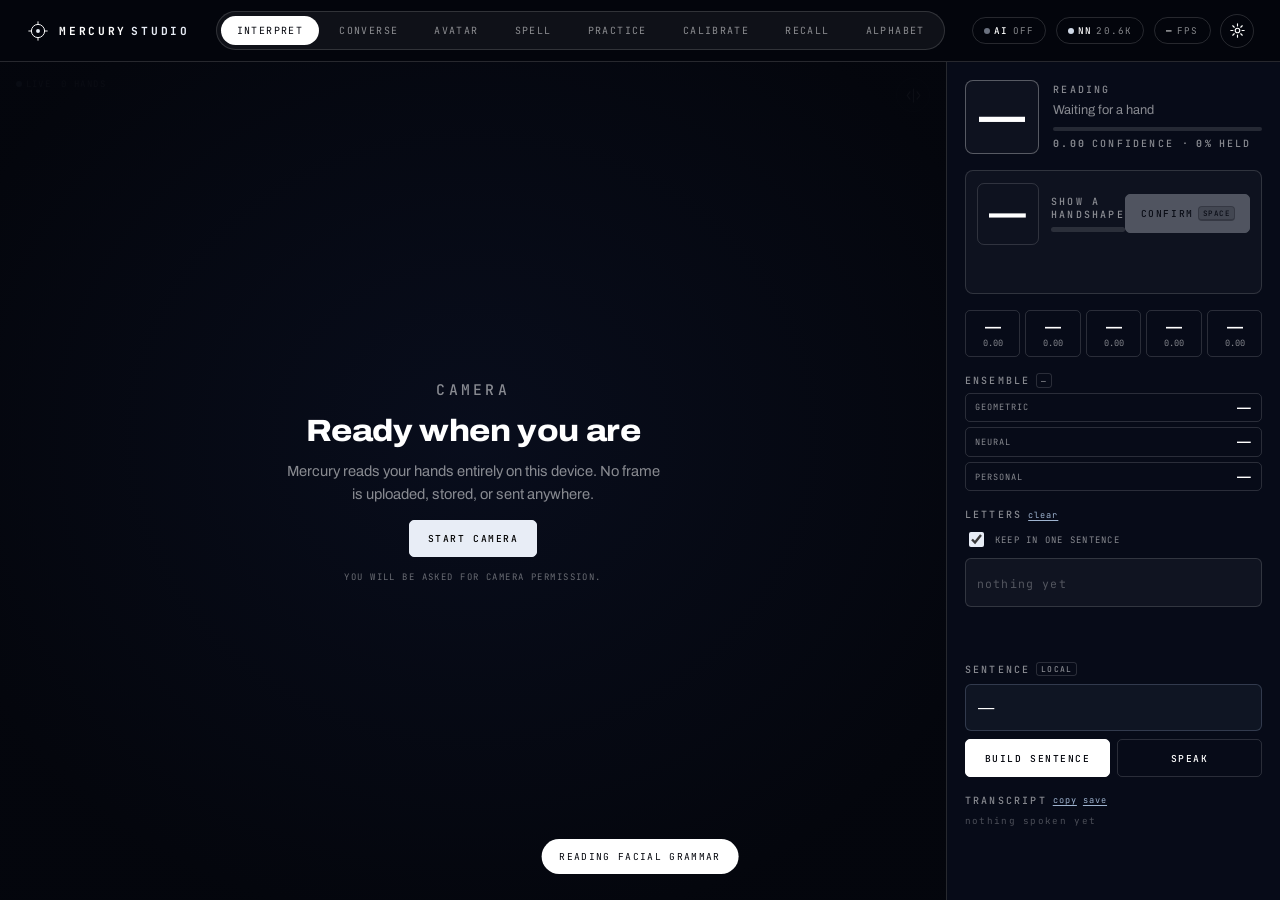
==== commit d4a9594e: "Stop a pause between letters from wiping the word Letters confirmed fine and then vanished. The auto" ====
--- a/studio.html
+++ b/studio.html
@@ -111,6 +111,10 @@
 
       <div class="read__out">
         <p class="mono-label">LETTERS <button class="mini" id="btnClear" title="Clear (Esc)">clear</button></p>
+        <label class="keep">
+          <input type="checkbox" id="keepOne" checked>
+          <span>Keep in one sentence</span>
+        </label>
         <p class="raw" id="rawOut"><span class="raw__empty">nothing yet</span></p>
         <div class="sugg" id="sugg"></div>
       </div>
@@ -168,6 +172,10 @@
         </div>
         <div class="confirm__alts" id="confirmAlts2"></div>
       </div>
+        <label class="keep">
+          <input type="checkbox" id="keepOne2" checked>
+          <span>Keep in one sentence</span>
+        </label>
         <div class="sugg sugg--conv" id="convSugg"></div>
         <div class="row">
           <button class="btn" id="btnConvSend">SAY IT</button>
@@ -394,7 +402,7 @@
       </label>
 
       <label class="field field--row">
-        <input type="checkbox" id="setAuto" checked>
+        <input type="checkbox" id="setAuto">
         <span>Build the sentence automatically after a pause</span>
       </label>
 
--- a/assets/css/studio.css
+++ b/assets/css/studio.css
@@ -430,3 +430,11 @@
 .av__now{position:absolute;left:1rem;top:1rem;z-index:3;font-size:3.2rem;font-weight:800;
   line-height:1;font-variation-settings:'wdth' 115,'wght' 820;color:rgba(255,255,255,.9);
   text-shadow:0 2px 30px rgba(0,0,0,.6)}
+
+/* Keep-in-one-sentence: the single most important switch in the panel, so
+   it sits next to the letters rather than buried in settings. */
+.keep{display:flex;align-items:center;gap:.5rem;cursor:pointer;
+  font-family:var(--mono);font-size:.56rem;letter-spacing:.14em;
+  text-transform:uppercase;color:var(--fg-mute);user-select:none}
+.keep input{width:15px;height:15px;accent-color:var(--signal);flex:none;cursor:pointer}
+.keep:hover{color:#fff}
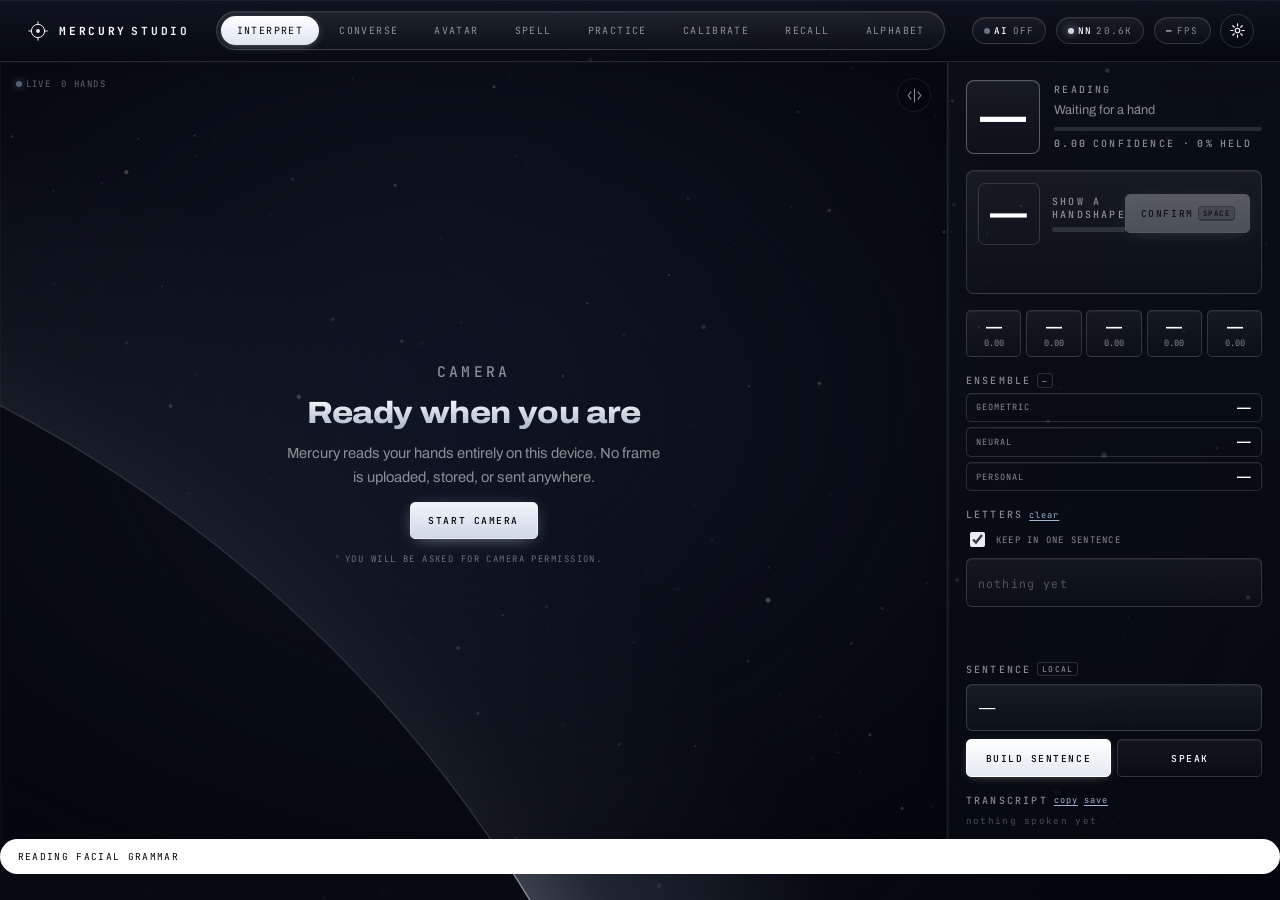
==== commit a1c5dd27: "Give the studio the same sky the story has The landing page acts are rendered scenes — a starfield, " ====
--- a/studio.html
+++ b/studio.html
@@ -14,6 +14,8 @@
 </head>
 <body class="studio">
 
+<canvas id="ambience" class="ambience" aria-hidden="true"></canvas>
+
 <header class="sbar">
   <a class="sbar__mark" href="index.html" title="Back to the story">
     <svg viewBox="0 0 40 40"><circle cx="20" cy="20" r="11"/><circle cx="20" cy="20" r="3.2" class="core"/><path d="M20 4v5M20 31v5M4 20h5M31 20h5"/></svg>
--- a/assets/css/studio.css
+++ b/assets/css/studio.css
@@ -438,3 +438,121 @@
   text-transform:uppercase;color:var(--fg-mute);user-select:none}
 .keep input{width:15px;height:15px;accent-color:var(--signal);flex:none;cursor:pointer}
 .keep:hover{color:#fff}
+
+/* ================================================================
+   STUDIO SURFACES
+   The acts are rendered scenes; the studio was flat panels on black.
+   These rules put the instrument on glass over that scene, so the two
+   halves of the project read as one product.
+
+   Everything below is presentation. No layout box changes size, no
+   control moves, and every id and class hook is untouched.
+   ================================================================ */
+
+/* the scene, behind everything, inert */
+.ambience{
+  position:fixed;inset:0;width:100%;height:100%;
+  z-index:0;pointer-events:none;
+}
+.studio > *:not(.ambience){ position:relative; z-index:1 }
+.studio{ background:var(--void-0) }
+
+/* ---------------- top bar: glass, with a lit top edge ---------------- */
+.sbar{
+  background:linear-gradient(180deg,rgba(16,21,33,.82),rgba(6,9,17,.74));
+  border-bottom:1px solid rgba(255,255,255,.09);
+  box-shadow:0 1px 0 rgba(255,255,255,.05) inset, 0 12px 34px -22px #000;
+}
+.modes{
+  background:linear-gradient(180deg,rgba(255,255,255,.07),rgba(255,255,255,.02));
+  box-shadow:0 1px 0 rgba(255,255,255,.07) inset;
+}
+.mode.is-on{
+  background:linear-gradient(180deg,#fff,#dfe5f0);
+  box-shadow:0 2px 10px -3px rgba(226,233,245,.5);
+}
+.chip{
+  background:linear-gradient(180deg,rgba(255,255,255,.055),rgba(255,255,255,.015));
+  box-shadow:0 1px 0 rgba(255,255,255,.06) inset;
+}
+
+/* ---------------- panels sit on the scene, not on black ---------------- */
+.panel{ background:transparent }
+.panel.is-on{ gap:0 }
+
+.read{
+  background:linear-gradient(180deg,rgba(12,16,26,.80),rgba(7,10,18,.88));
+  border-left:1px solid rgba(255,255,255,.09);
+  box-shadow:1px 0 0 rgba(255,255,255,.04) inset, -24px 0 48px -36px #000;
+}
+
+/* ---------------- the camera frame ---------------- */
+.feed,.spell__stage,.av__stage,.spell__stage--conv{
+  /* translucent on purpose: the ambience behind is the point, and the
+     video covers this entirely once the camera is running */
+  background:
+    radial-gradient(120% 90% at 50% 38%,rgba(20,27,42,.30),rgba(4,6,13,.55));
+  box-shadow:0 0 0 1px rgba(255,255,255,.055) inset;
+}
+/* a vignette and a hairline, so the feed reads as a lens rather than a div */
+.feed::after,.spell__stage::after,.av__stage::after{
+  content:"";position:absolute;inset:0;z-index:4;pointer-events:none;
+  background:radial-gradient(118% 92% at 50% 44%,transparent 52%,rgba(2,4,9,.62) 100%);
+}
+.feed__state{
+  background:
+    radial-gradient(64% 58% at 50% 44%,rgba(12,18,31,.72),rgba(4,6,13,.42));
+}
+.feed__inner h2{
+  background:linear-gradient(180deg,#fff,#aab6c9);
+  -webkit-background-clip:text;background-clip:text;color:transparent;
+}
+
+/* ---------------- raised surfaces inside the rail ---------------- */
+.glyph,.confirm,.src,.raw,.sentence,.cand,.log li,.score div,
+.prac-ref,.recall__list li,.chat li,.nmm,.heard,.cal__grid b{
+  box-shadow:0 1px 0 rgba(255,255,255,.05) inset;
+}
+.glyph,.confirm,.raw,.cand{
+  background:linear-gradient(180deg,rgba(255,255,255,.055),rgba(255,255,255,.015));
+}
+.sentence{
+  background:linear-gradient(180deg,rgba(159,180,208,.10),rgba(159,180,208,.035));
+}
+.confirm.is-ready{
+  background:linear-gradient(180deg,rgba(232,237,246,.11),rgba(232,237,246,.035));
+  box-shadow:0 0 0 1px rgba(232,237,246,.28), 0 6px 26px -14px rgba(226,233,245,.55);
+}
+.glyph.is-hot{
+  box-shadow:0 0 0 1px rgba(232,237,246,.4), 0 5px 22px -12px rgba(226,233,245,.6);
+}
+
+/* buttons get a little material too */
+.btn{
+  background:linear-gradient(180deg,#fff,#e4e9f2);
+  box-shadow:0 2px 12px -5px rgba(226,233,245,.55);
+}
+.btn--ghost{
+  background:linear-gradient(180deg,rgba(255,255,255,.05),rgba(255,255,255,.015));
+  box-shadow:0 1px 0 rgba(255,255,255,.06) inset;
+}
+.btn--go{
+  background:linear-gradient(180deg,#f2f5fb,#cfd8e6);
+  box-shadow:0 3px 18px -7px rgba(226,233,245,.75);
+}
+
+/* the live dot earns a glow, since it is the one thing that is alive */
+.live .dot,.chip.is-on .dot{ box-shadow:0 0 9px rgba(226,233,245,.75) }
+
+/* keep the ambience off the two panels that own their own canvas */
+.panel[data-panel="avatar"] .av__stage,
+.panel[data-panel="reference"]{ backdrop-filter:blur(1px) }
+.abc{ background:rgba(255,255,255,.055) }
+.abc__cell{ background:linear-gradient(180deg,rgba(12,16,26,.86),rgba(7,10,18,.9)) }
+.abc__cell:hover{ background:linear-gradient(180deg,rgba(20,26,40,.9),rgba(10,14,24,.92)) }
+
+.recall{ background:linear-gradient(180deg,rgba(10,14,24,.72),rgba(6,9,17,.84)) }
+.conv__side,.conv__log{
+  background:linear-gradient(180deg,rgba(12,16,26,.80),rgba(7,10,18,.88));
+}
+.conv{ background:rgba(255,255,255,.07) }
